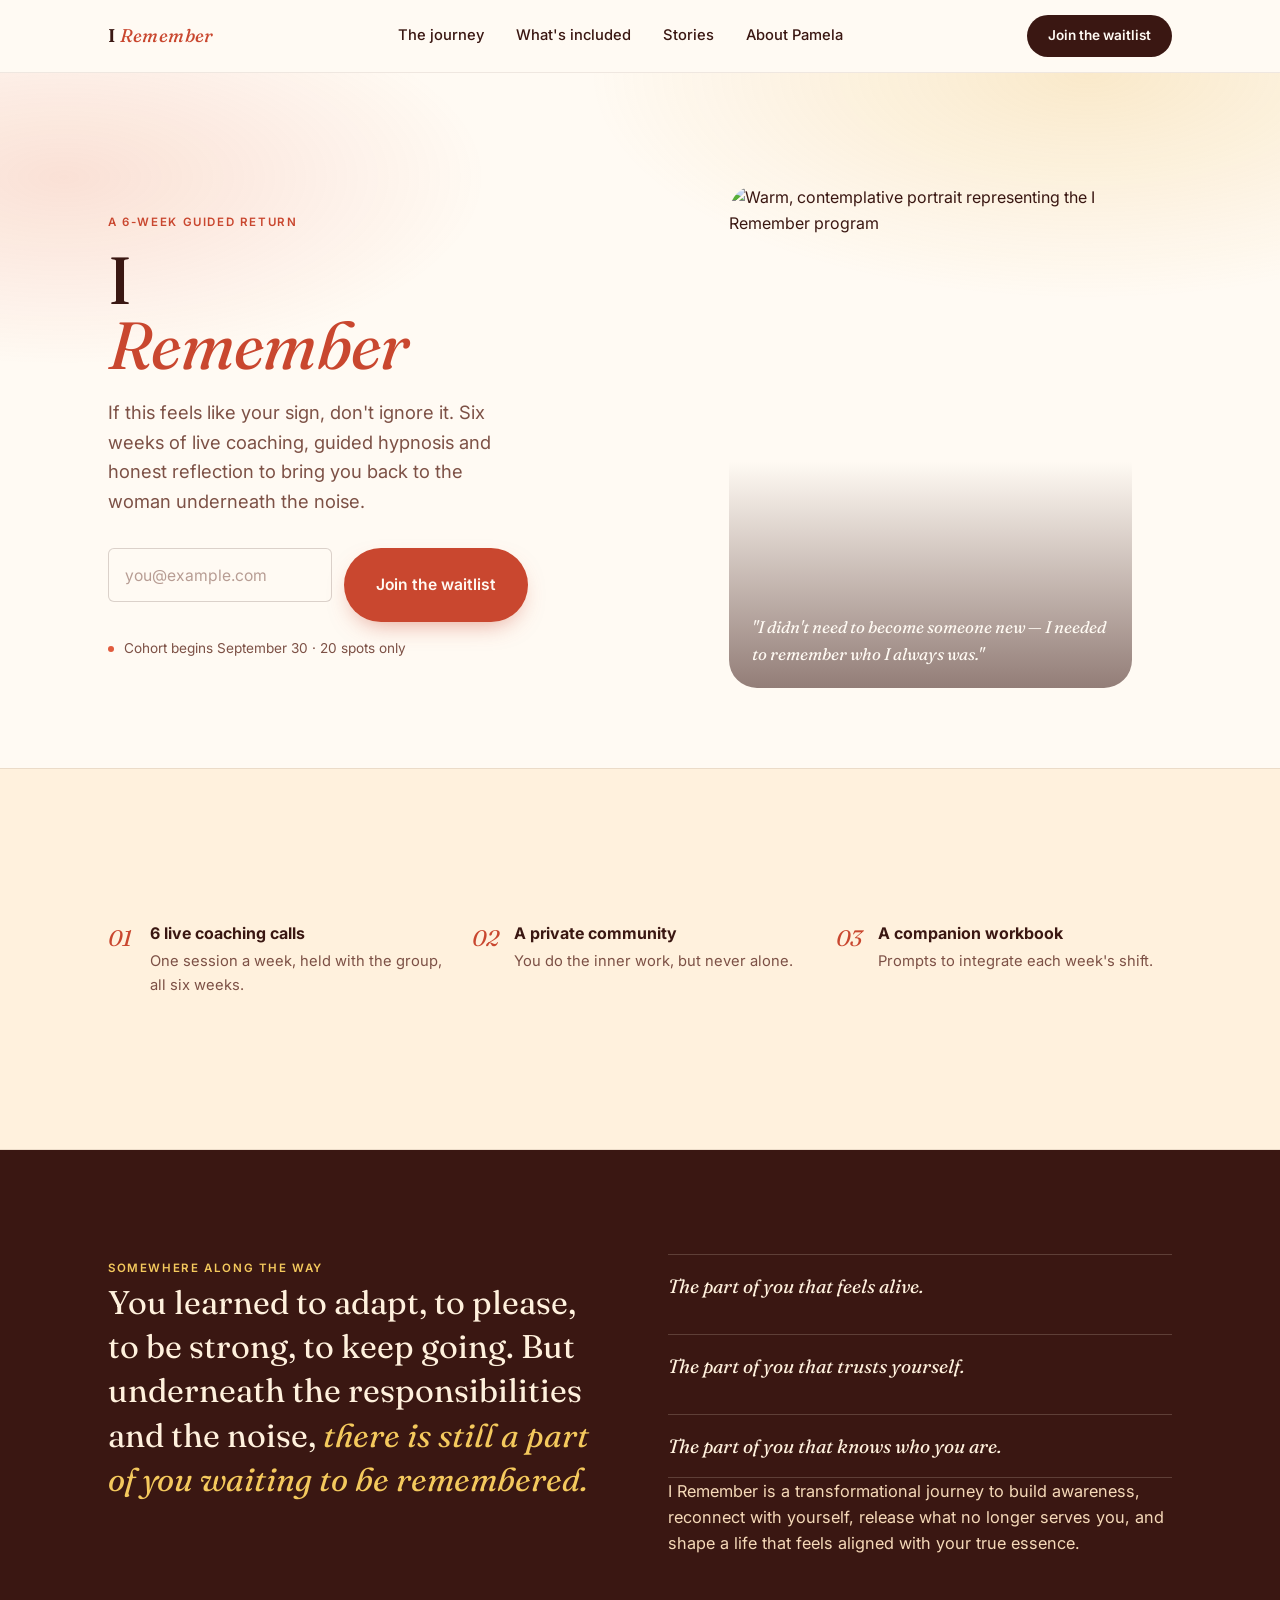
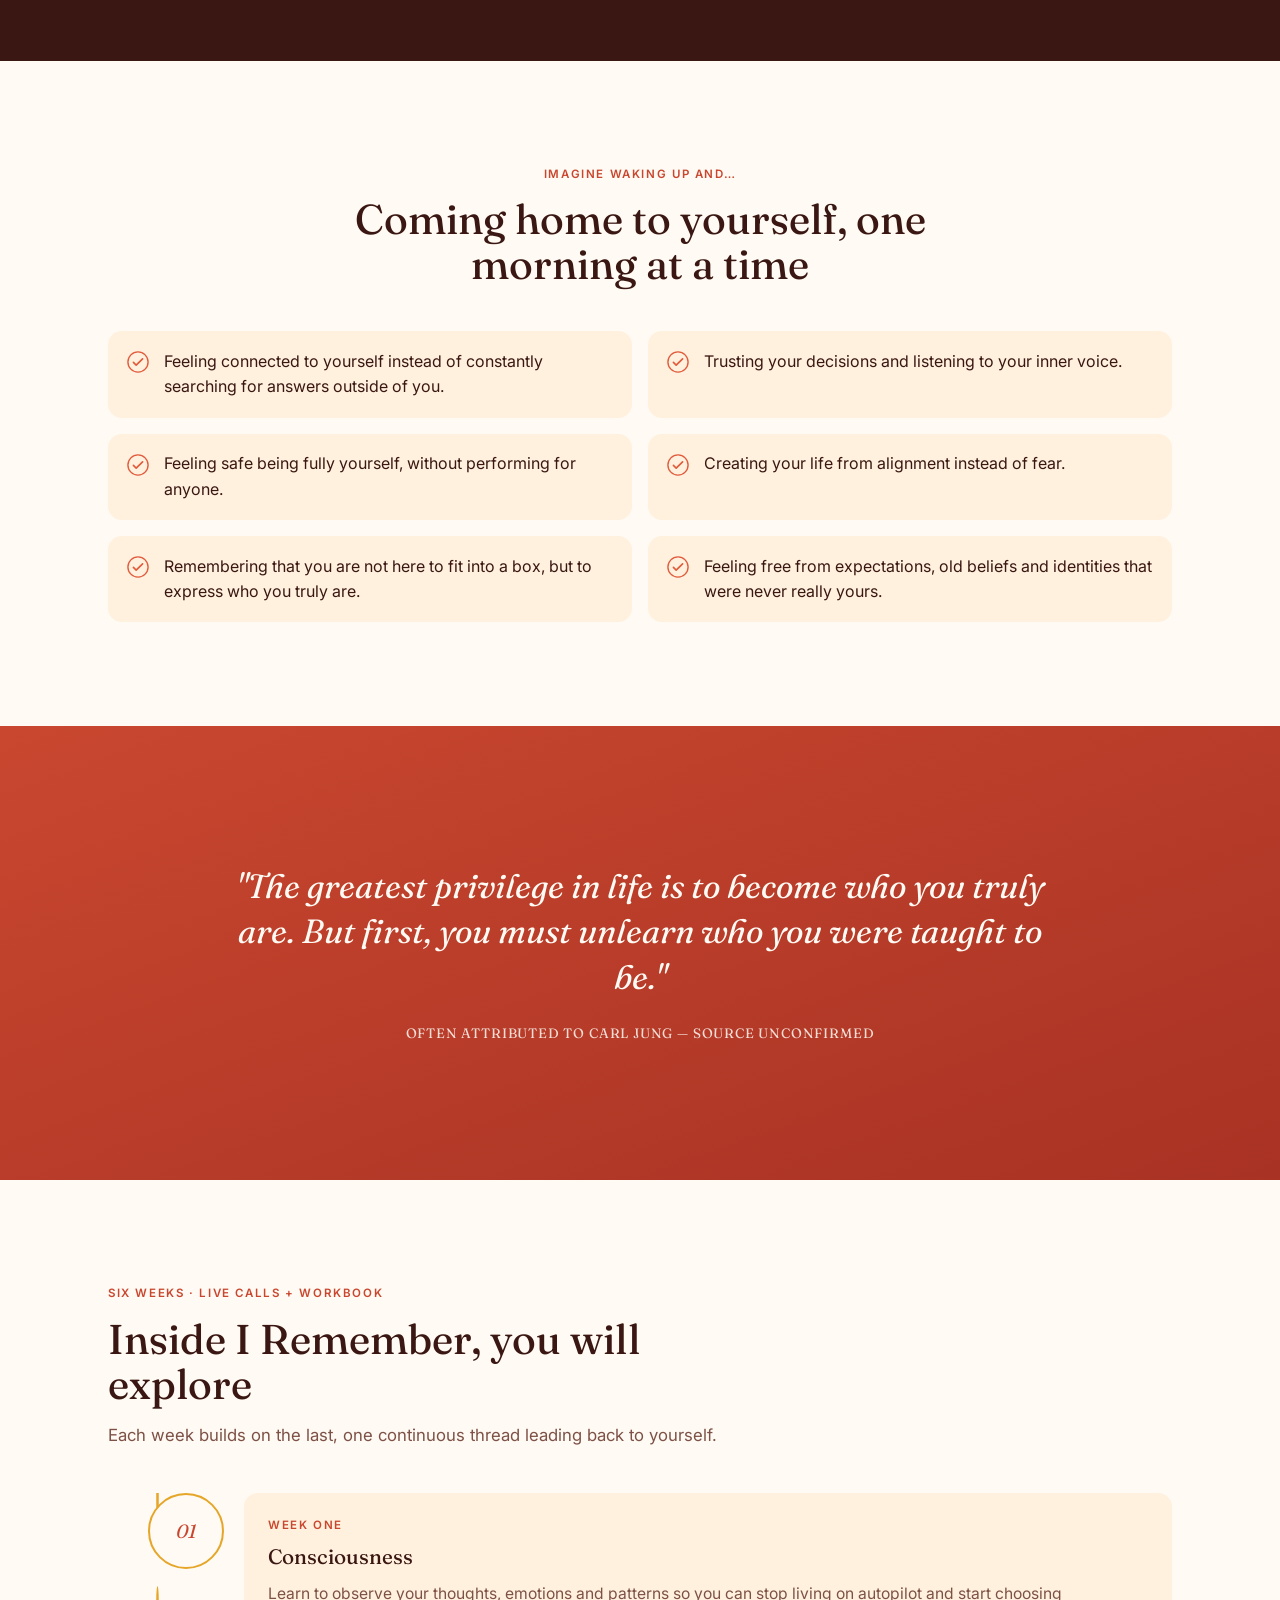
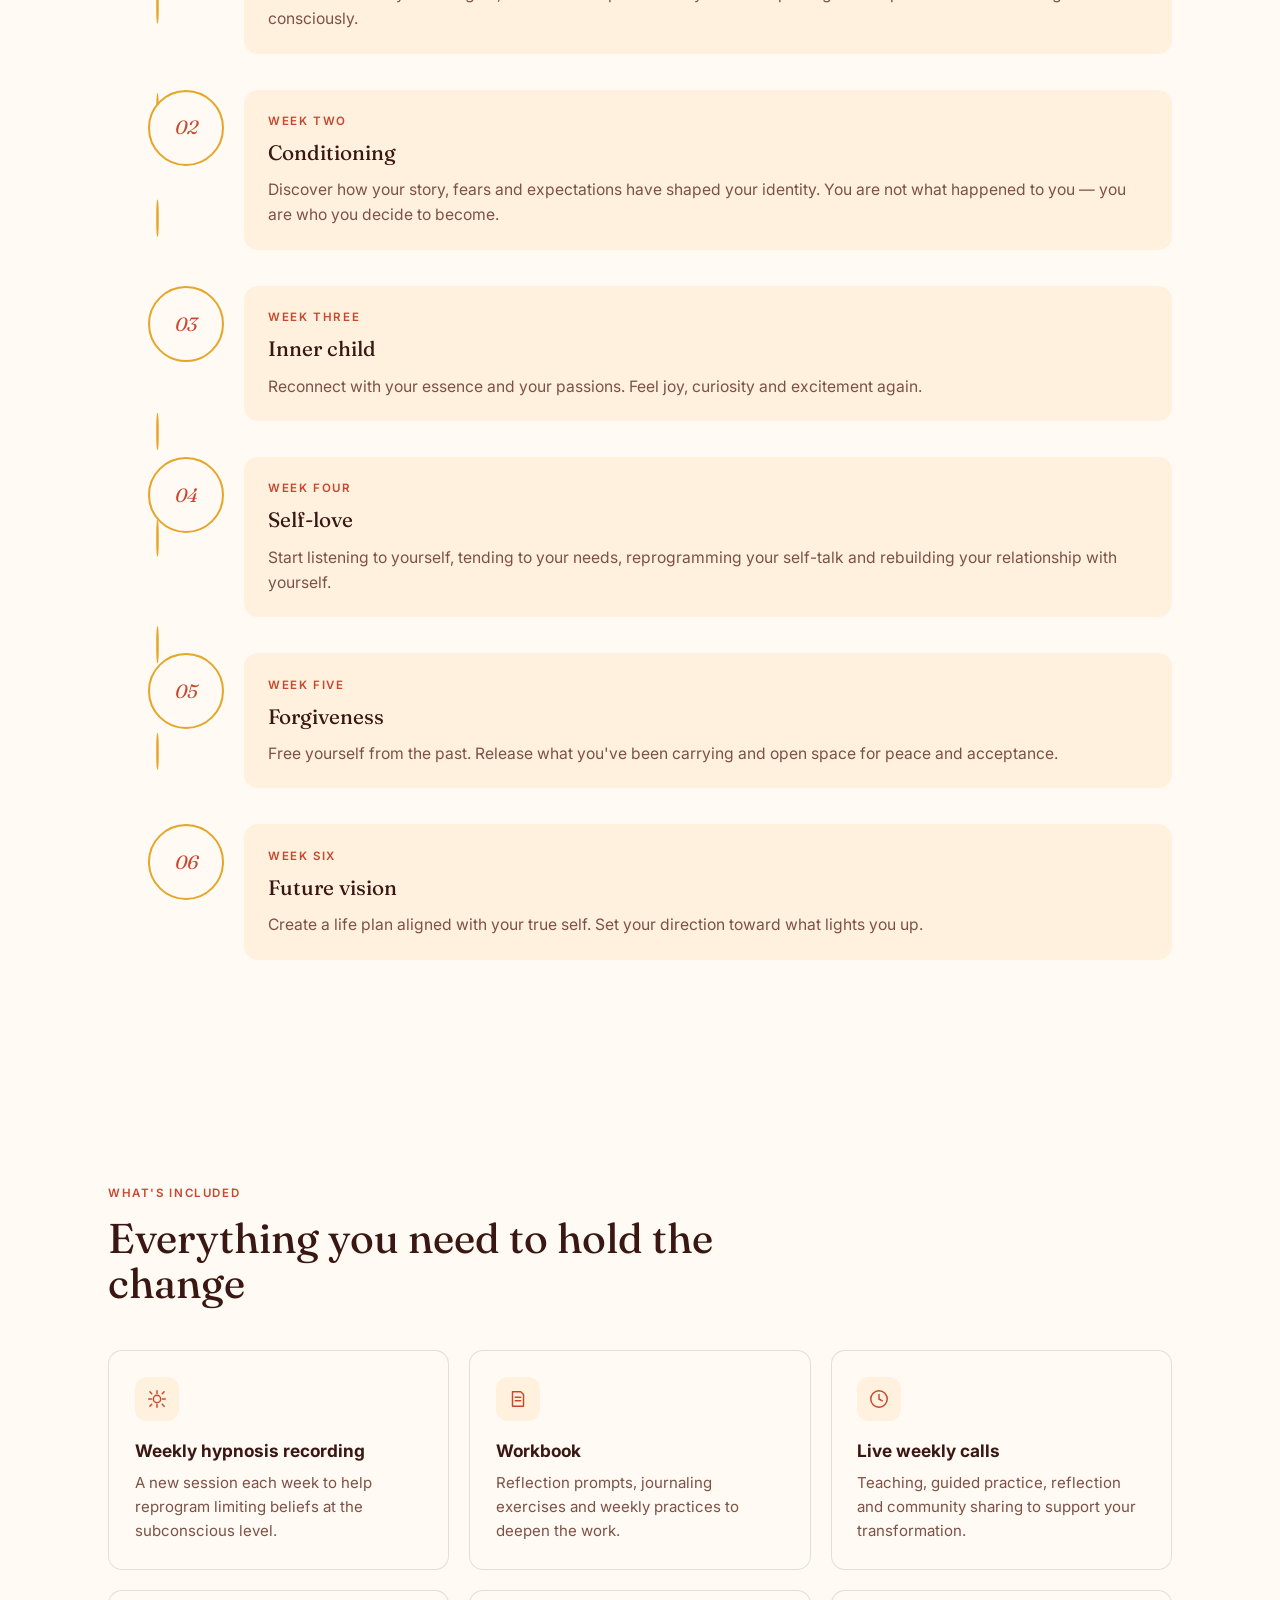
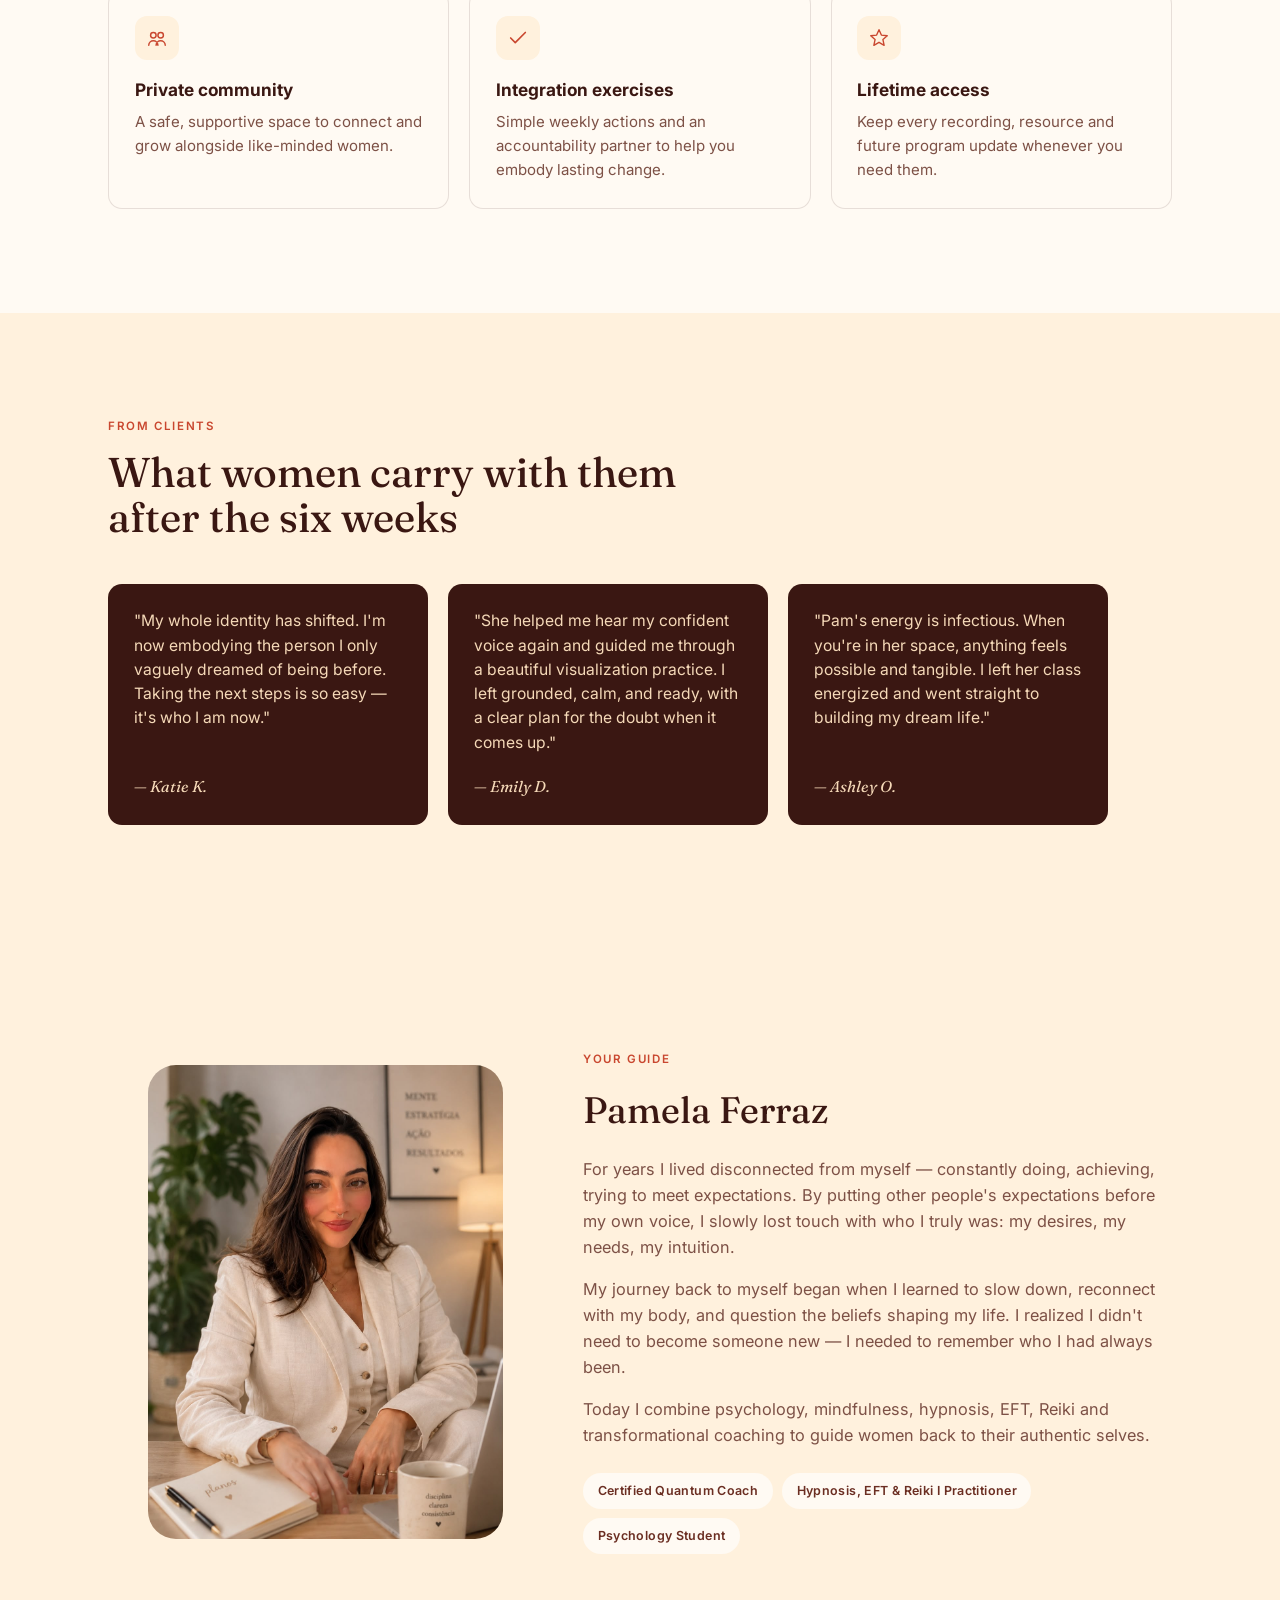
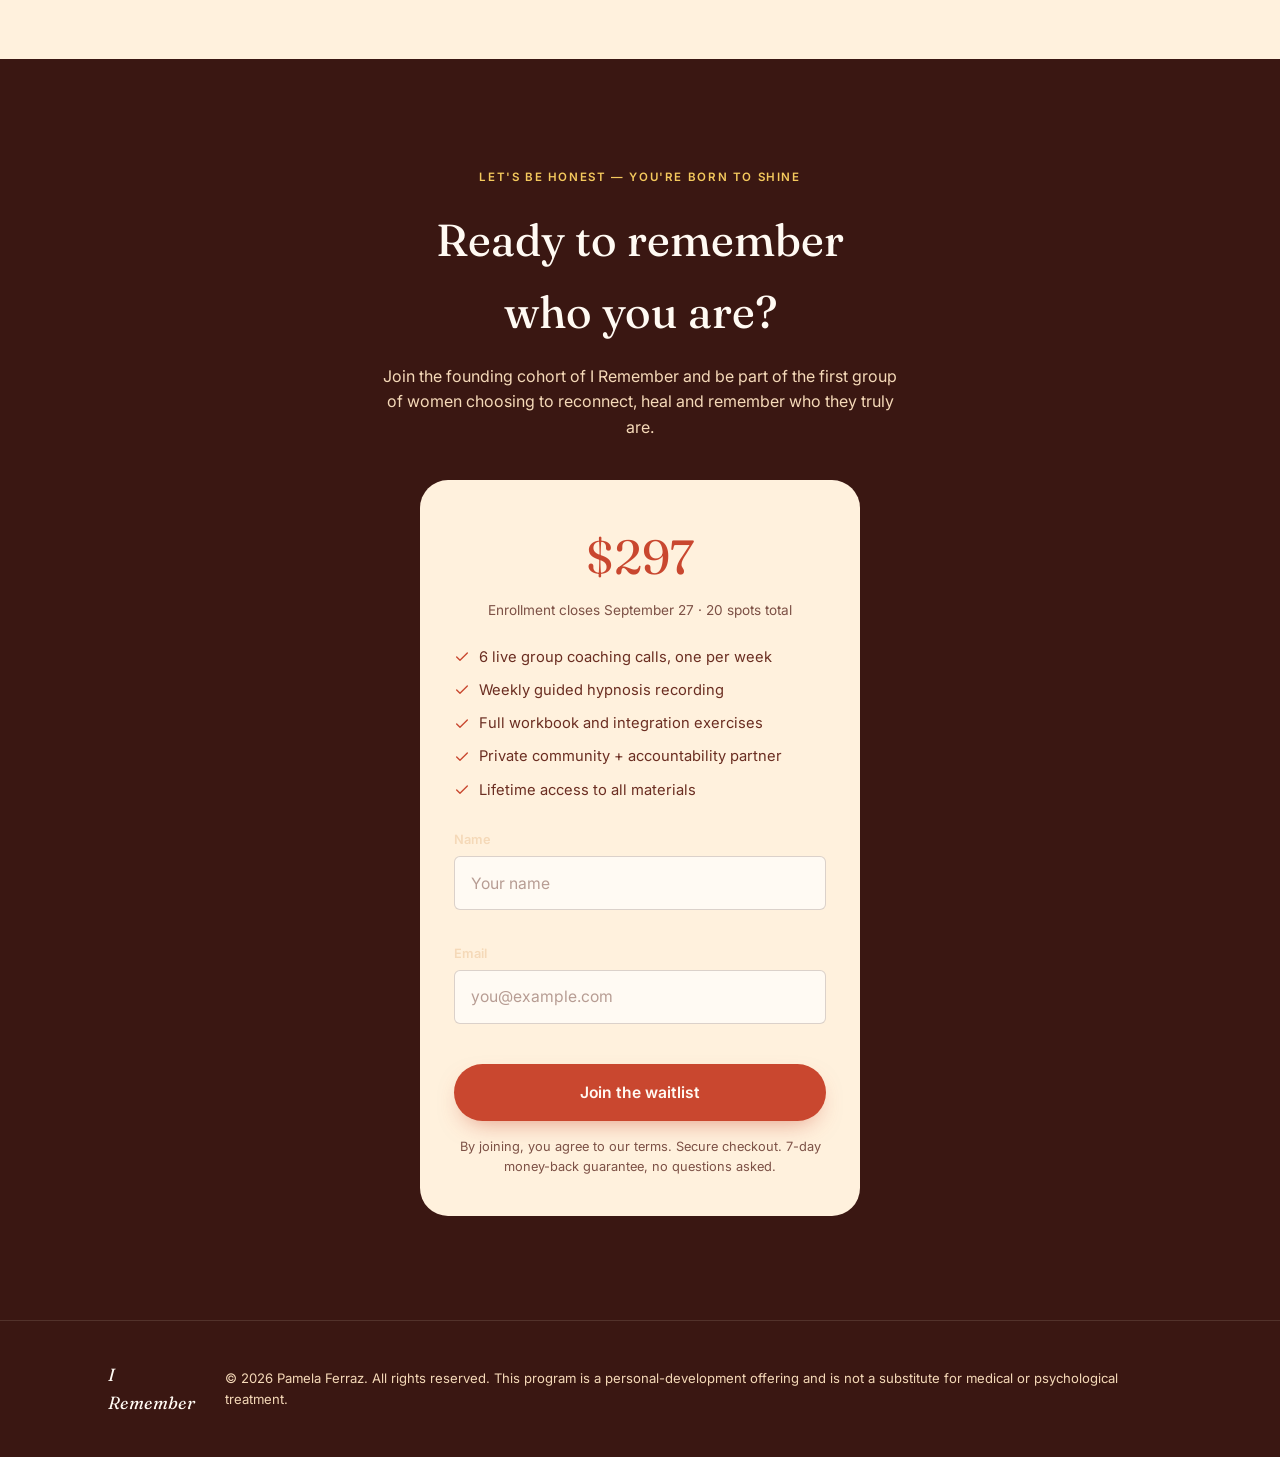
==== pages/6-weeks-journay.html @ ba4cd025 "6-week-journey version 1.0" ====
<!DOCTYPE html>
<html lang="en">
<head>
<meta charset="UTF-8">
<meta name="viewport" content="width=device-width, initial-scale=1">
<title>I Remember — A 6-Week Journey Back to Yourself</title>
<meta name="description" content="I Remember is a 6-week transformational program with live group coaching, guided hypnosis and a companion workbook, helping women reconnect with who they truly are.">
<meta name="theme-color" content="#3a1712">

<!-- Fonts: Fraunces (display, warm high-contrast serif) + Inter (body/UI) -->
<link rel="preconnect" href="https://fonts.googleapis.com">
<link rel="preconnect" href="https://fonts.gstatic.com" crossorigin>
<link href="https://fonts.googleapis.com/css2?family=Fraunces:ital,opsz,wght@0,9..144,300;0,9..144,450;0,9..144,600;1,9..144,450;1,9..144,500&family=Inter:wght@400;500;600;700&display=swap" rel="stylesheet">
<link rel="stylesheet" href="../css/6-weeks-journay.css">
</head>
<body>

<a class="skip-link" href="#main">Skip to main content</a>

<header class="site-header">
  <div class="wrap">
    <a class="logo" href="#top">I <em>Remember</em></a>
    <nav class="nav-links" aria-label="Primary">
      <a href="#journey">The journey</a>
      <a href="#included">What's included</a>
      <a href="#stories">Stories</a>
      <a href="#pamela">About Pamela</a>
    </nav>
    <a class="nav-cta" href="#waitlist">Join the waitlist</a>
  </div>
</header>

<main id="main">

  <!-- ============ HERO ============ -->
  <section class="hero" id="top">
    <div class="wrap hero-inner">
      <div class="hero-copy">
        <span class="eyebrow">A 6-week guided return</span>
        <h1 class="hero-title">
          <span class="line">I</span>
          <span class="line accent">Remember</span>
        </h1>
        <p class="hero-sub">If this feels like your sign, don't ignore it. Six weeks of live coaching, guided hypnosis and honest reflection to bring you back to the woman underneath the noise.</p>

        <form class="hero-form" id="hero-form" novalidate>
          <div class="field">
            <label for="hero-email" class="sr-only">Email address</label>
            <input type="email" id="hero-email" name="email" placeholder="you@example.com" autocomplete="email" required aria-describedby="hero-email-error">
            <span class="field-error" id="hero-email-error" role="alert"></span>
          </div>
          <!-- honeypot field, hidden from real visitors -->
          <div class="honeypot" aria-hidden="true">
            <label for="hero-website">Leave this field empty</label>
            <input type="text" id="hero-website" name="website" tabindex="-1" autocomplete="off">
          </div>
          <button type="submit" class="btn btn-primary">Join the waitlist</button>
        </form>
        <div class="form-status" id="hero-form-status" role="status" aria-live="polite"></div>

        <p class="hero-meta"><span class="dot" aria-hidden="true"></span>Cohort begins September 30 · 20 spots only</p>
      </div>

      <figure class="hero-visual">
        <img src="https://embed.filekitcdn.com/e/9XRU7n8VDScwgXSciFrEqq/x7pRtgSVuuYGQkHpyw9WyF" alt="Warm, contemplative portrait representing the I Remember program" loading="eager" width="800" height="1000">
        <figcaption class="hero-visual-caption">"I didn't need to become someone new — I needed to remember who I always was."</figcaption>
      </figure>
    </div>
  </section>

  <!-- ============ FEATURE STRIP ============ -->
  <section class="feature-strip" aria-label="Program highlights">
    <div class="wrap">
      <ul>
        <li>
          <span class="feature-num" aria-hidden="true">01</span>
          <div>
            <h3>6 live coaching calls</h3>
            <p>One session a week, held with the group, all six weeks.</p>
          </div>
        </li>
        <li>
          <span class="feature-num" aria-hidden="true">02</span>
          <div>
            <h3>A private community</h3>
            <p>You do the inner work, but never alone.</p>
          </div>
        </li>
        <li>
          <span class="feature-num" aria-hidden="true">03</span>
          <div>
            <h3>A companion workbook</h3>
            <p>Prompts to integrate each week's shift.</p>
          </div>
        </li>
      </ul>
    </div>
  </section>

  <!-- ============ REFLECTION ============ -->
  <section class="reflection">
    <div class="wrap reflection-grid">
      <div>
        <span class="eyebrow">Somewhere along the way</span>
        <p class="reflection-lede">You learned to adapt, to please, to be strong, to keep going. But underneath the responsibilities and the noise, <em>there is still a part of you waiting to be remembered.</em></p>
      </div>
      <div>
        <ul class="reflection-list">
          <li>The part of you that feels alive.</li>
          <li>The part of you that trusts yourself.</li>
          <li>The part of you that knows who you are.</li>
        </ul>
        <p class="reflection-body">I Remember is a transformational journey to build awareness, reconnect with yourself, release what no longer serves you, and shape a life that feels aligned with your true essence.</p>
      </div>
    </div>
  </section>

  <!-- ============ IMAGINE ============ -->
  <section id="imagine">
    <div class="wrap">
      <div class="section-head center">
        <span class="eyebrow">Imagine waking up and…</span>
        <h2>Coming home to yourself, one morning at a time</h2>
      </div>
      <ul class="imagine-list">
        <li>
          <svg width="22" height="22" viewBox="0 0 24 24" fill="none" aria-hidden="true"><circle cx="12" cy="12" r="11" stroke="#e15b3d" stroke-width="1.5"/><path d="M7 12.5l3 3 7-7" stroke="#e15b3d" stroke-width="1.8" stroke-linecap="round" stroke-linejoin="round"/></svg>
          <p>Feeling connected to yourself instead of constantly searching for answers outside of you.</p>
        </li>
        <li>
          <svg width="22" height="22" viewBox="0 0 24 24" fill="none" aria-hidden="true"><circle cx="12" cy="12" r="11" stroke="#e15b3d" stroke-width="1.5"/><path d="M7 12.5l3 3 7-7" stroke="#e15b3d" stroke-width="1.8" stroke-linecap="round" stroke-linejoin="round"/></svg>
          <p>Trusting your decisions and listening to your inner voice.</p>
        </li>
        <li>
          <svg width="22" height="22" viewBox="0 0 24 24" fill="none" aria-hidden="true"><circle cx="12" cy="12" r="11" stroke="#e15b3d" stroke-width="1.5"/><path d="M7 12.5l3 3 7-7" stroke="#e15b3d" stroke-width="1.8" stroke-linecap="round" stroke-linejoin="round"/></svg>
          <p>Feeling safe being fully yourself, without performing for anyone.</p>
        </li>
        <li>
          <svg width="22" height="22" viewBox="0 0 24 24" fill="none" aria-hidden="true"><circle cx="12" cy="12" r="11" stroke="#e15b3d" stroke-width="1.5"/><path d="M7 12.5l3 3 7-7" stroke="#e15b3d" stroke-width="1.8" stroke-linecap="round" stroke-linejoin="round"/></svg>
          <p>Creating your life from alignment instead of fear.</p>
        </li>
        <li>
          <svg width="22" height="22" viewBox="0 0 24 24" fill="none" aria-hidden="true"><circle cx="12" cy="12" r="11" stroke="#e15b3d" stroke-width="1.5"/><path d="M7 12.5l3 3 7-7" stroke="#e15b3d" stroke-width="1.8" stroke-linecap="round" stroke-linejoin="round"/></svg>
          <p>Remembering that you are not here to fit into a box, but to express who you truly are.</p>
        </li>
        <li>
          <svg width="22" height="22" viewBox="0 0 24 24" fill="none" aria-hidden="true"><circle cx="12" cy="12" r="11" stroke="#e15b3d" stroke-width="1.5"/><path d="M7 12.5l3 3 7-7" stroke="#e15b3d" stroke-width="1.8" stroke-linecap="round" stroke-linejoin="round"/></svg>
          <p>Feeling free from expectations, old beliefs and identities that were never really yours.</p>
        </li>
      </ul>
    </div>
  </section>

  <!-- ============ QUOTE ============ -->
  <section class="quote-section">
    <div class="wrap">
      <blockquote>
        <p>"The greatest privilege in life is to become who you truly are. But first, you must unlearn who you were taught to be."</p>
        <cite>Often attributed to Carl Jung — source unconfirmed</cite>
      </blockquote>
    </div>
  </section>

  <!-- ============ CURRICULUM / THREAD ============ -->
  <section class="curriculum" id="journey">
    <div class="wrap">
      <div class="section-head">
        <span class="eyebrow">Six weeks · Live calls + workbook</span>
        <h2>Inside I Remember, you will explore</h2>
        <p>Each week builds on the last, one continuous thread leading back to yourself.</p>
      </div>

      <div class="thread-wrap">
        <svg class="thread-svg" viewBox="0 0 3 100" preserveAspectRatio="none" aria-hidden="true">
          <path d="M1.5 0 L1.5 100"/>
        </svg>

        <ol class="week-list">
          <li class="week">
            <span class="week-marker" aria-hidden="true">01</span>
            <div class="week-card">
              <span class="eyebrow">Week one</span>
              <h3>Consciousness</h3>
              <p>Learn to observe your thoughts, emotions and patterns so you can stop living on autopilot and start choosing consciously.</p>
            </div>
          </li>
          <li class="week">
            <span class="week-marker" aria-hidden="true">02</span>
            <div class="week-card">
              <span class="eyebrow">Week two</span>
              <h3>Conditioning</h3>
              <p>Discover how your story, fears and expectations have shaped your identity. You are not what happened to you — you are who you decide to become.</p>
            </div>
          </li>
          <li class="week">
            <span class="week-marker" aria-hidden="true">03</span>
            <div class="week-card">
              <span class="eyebrow">Week three</span>
              <h3>Inner child</h3>
              <p>Reconnect with your essence and your passions. Feel joy, curiosity and excitement again.</p>
            </div>
          </li>
          <li class="week">
            <span class="week-marker" aria-hidden="true">04</span>
            <div class="week-card">
              <span class="eyebrow">Week four</span>
              <h3>Self-love</h3>
              <p>Start listening to yourself, tending to your needs, reprogramming your self-talk and rebuilding your relationship with yourself.</p>
            </div>
          </li>
          <li class="week">
            <span class="week-marker" aria-hidden="true">05</span>
            <div class="week-card">
              <span class="eyebrow">Week five</span>
              <h3>Forgiveness</h3>
              <p>Free yourself from the past. Release what you've been carrying and open space for peace and acceptance.</p>
            </div>
          </li>
          <li class="week">
            <span class="week-marker" aria-hidden="true">06</span>
            <div class="week-card">
              <span class="eyebrow">Week six</span>
              <h3>Future vision</h3>
              <p>Create a life plan aligned with your true self. Set your direction toward what lights you up.</p>
            </div>
          </li>
        </ol>
      </div>
    </div>
  </section>

  <!-- ============ WHAT'S INCLUDED ============ -->
  <section id="included">
    <div class="wrap">
      <div class="section-head">
        <span class="eyebrow">What's included</span>
        <h2>Everything you need to hold the change</h2>
      </div>
      <div class="included-grid">
        <article class="included-card">
          <div class="included-icon" aria-hidden="true">
            <svg width="22" height="22" viewBox="0 0 24 24" fill="none"><path d="M12 3v3M12 18v3M4.2 4.2l2.1 2.1M17.7 17.7l2.1 2.1M3 12h3M18 12h3M4.2 19.8l2.1-2.1M17.7 6.3l2.1-2.1" stroke="currentColor" stroke-width="1.6" stroke-linecap="round"/><circle cx="12" cy="12" r="4" stroke="currentColor" stroke-width="1.6"/></svg>
          </div>
          <h3>Weekly hypnosis recording</h3>
          <p>A new session each week to help reprogram limiting beliefs at the subconscious level.</p>
        </article>
        <article class="included-card">
          <div class="included-icon" aria-hidden="true">
            <svg width="22" height="22" viewBox="0 0 24 24" fill="none"><path d="M6 4h9l3 3v13H6z" stroke="currentColor" stroke-width="1.6" stroke-linejoin="round"/><path d="M9 10h6M9 14h6" stroke="currentColor" stroke-width="1.6" stroke-linecap="round"/></svg>
          </div>
          <h3>Workbook</h3>
          <p>Reflection prompts, journaling exercises and weekly practices to deepen the work.</p>
        </article>
        <article class="included-card">
          <div class="included-icon" aria-hidden="true">
            <svg width="22" height="22" viewBox="0 0 24 24" fill="none"><circle cx="12" cy="12" r="9" stroke="currentColor" stroke-width="1.6"/><path d="M12 7v5l3.5 2" stroke="currentColor" stroke-width="1.6" stroke-linecap="round"/></svg>
          </div>
          <h3>Live weekly calls</h3>
          <p>Teaching, guided practice, reflection and community sharing to support your transformation.</p>
        </article>
        <article class="included-card">
          <div class="included-icon" aria-hidden="true">
            <svg width="22" height="22" viewBox="0 0 24 24" fill="none"><path d="M8 12a3 3 0 100-6 3 3 0 000 6zM16 12a3 3 0 100-6 3 3 0 000 6zM3 20c0-3 2.5-5 5-5s5 2 5 5M11 20c0-3 2.5-5 5-5s5 2 5 5" stroke="currentColor" stroke-width="1.6" stroke-linecap="round" stroke-linejoin="round"/></svg>
          </div>
          <h3>Private community</h3>
          <p>A safe, supportive space to connect and grow alongside like-minded women.</p>
        </article>
        <article class="included-card">
          <div class="included-icon" aria-hidden="true">
            <svg width="22" height="22" viewBox="0 0 24 24" fill="none"><path d="M4 12l5 5L20 6" stroke="currentColor" stroke-width="1.8" stroke-linecap="round" stroke-linejoin="round"/></svg>
          </div>
          <h3>Integration exercises</h3>
          <p>Simple weekly actions and an accountability partner to help you embody lasting change.</p>
        </article>
        <article class="included-card">
          <div class="included-icon" aria-hidden="true">
            <svg width="22" height="22" viewBox="0 0 24 24" fill="none"><path d="M12 3l2.6 5.8L21 9.6l-4.7 4.1L17.6 20 12 16.7 6.4 20l1.3-6.3L3 9.6l6.4-.8L12 3z" stroke="currentColor" stroke-width="1.5" stroke-linejoin="round"/></svg>
          </div>
          <h3>Lifetime access</h3>
          <p>Keep every recording, resource and future program update whenever you need them.</p>
        </article>
      </div>
    </div>
  </section>

  <!-- ============ TESTIMONIALS ============ -->
  <section id="stories" style="background:var(--parchment)">
    <div class="wrap">
      <div class="section-head">
        <span class="eyebrow">From clients</span>
        <h2>What women carry with them after the six weeks</h2>
      </div>
    </div>
    <div class="wrap">
      <div class="testimonial-scroll" tabindex="0" aria-label="Client testimonials, scroll horizontally">
        <article class="testimonial-card">
          <p>"My whole identity has shifted. I'm now embodying the person I only vaguely dreamed of being before. Taking the next steps is so easy — it's who I am now."</p>
          <p class="testimonial-name">— Katie K.</p>
        </article>
        <article class="testimonial-card">
          <p>"She helped me hear my confident voice again and guided me through a beautiful visualization practice. I left grounded, calm, and ready, with a clear plan for the doubt when it comes up."</p>
          <p class="testimonial-name">— Emily D.</p>
        </article>
        <article class="testimonial-card">
          <p>"Pam's energy is infectious. When you're in her space, anything feels possible and tangible. I left her class energized and went straight to building my dream life."</p>
          <p class="testimonial-name">— Ashley O.</p>
        </article>
      </div>
    </div>
  </section>

  <!-- ============ ABOUT ============ -->
  <section class="about" id="pamela">
    <div class="wrap about-grid">
      <figure class="about-photo">
        <img src="../pictures/imagem-principal.jpg" alt="Portrait of Pamela Ferraz, founder of I Remember" loading="lazy" width="600" height="800">
      </figure>
      <div class="about-copy">
        <span class="eyebrow">Your guide</span>
        <h2>Pamela Ferraz</h2>
        <p>For years I lived disconnected from myself — constantly doing, achieving, trying to meet expectations. By putting other people's expectations before my own voice, I slowly lost touch with who I truly was: my desires, my needs, my intuition.</p>
        <p>My journey back to myself began when I learned to slow down, reconnect with my body, and question the beliefs shaping my life. I realized I didn't need to become someone new — I needed to remember who I had always been.</p>
        <p>Today I combine psychology, mindfulness, hypnosis, EFT, Reiki and transformational coaching to guide women back to their authentic selves.</p>
        <div class="about-credentials">
          <span>Certified Quantum Coach</span>
          <span>Hypnosis, EFT &amp; Reiki I Practitioner</span>
          <span>Psychology Student</span>
        </div>
      </div>
    </div>
  </section>

  <!-- ============ FINAL CTA ============ -->
  <section class="final-cta" id="waitlist">
    <div class="wrap">
      <span class="eyebrow">Let's be honest — you're born to shine</span>
      <h2>Ready to remember who you are?</h2>
      <p class="sub">Join the founding cohort of I Remember and be part of the first group of women choosing to reconnect, heal and remember who they truly are.</p>

      <div class="price-card">
        <div class="price-row">
          <span class="price-amount">$297</span>
        </div>
        <p class="price-note">Enrollment closes September 27 · 20 spots total</p>

        <ul class="price-list">
          <li>
            <svg width="16" height="16" viewBox="0 0 24 24" fill="none" aria-hidden="true"><path d="M4 12l5 5L20 6" stroke="currentColor" stroke-width="2" stroke-linecap="round" stroke-linejoin="round"/></svg>
            6 live group coaching calls, one per week
          </li>
          <li>
            <svg width="16" height="16" viewBox="0 0 24 24" fill="none" aria-hidden="true"><path d="M4 12l5 5L20 6" stroke="currentColor" stroke-width="2" stroke-linecap="round" stroke-linejoin="round"/></svg>
            Weekly guided hypnosis recording
          </li>
          <li>
            <svg width="16" height="16" viewBox="0 0 24 24" fill="none" aria-hidden="true"><path d="M4 12l5 5L20 6" stroke="currentColor" stroke-width="2" stroke-linecap="round" stroke-linejoin="round"/></svg>
            Full workbook and integration exercises
          </li>
          <li>
            <svg width="16" height="16" viewBox="0 0 24 24" fill="none" aria-hidden="true"><path d="M4 12l5 5L20 6" stroke="currentColor" stroke-width="2" stroke-linecap="round" stroke-linejoin="round"/></svg>
            Private community + accountability partner
          </li>
          <li>
            <svg width="16" height="16" viewBox="0 0 24 24" fill="none" aria-hidden="true"><path d="M4 12l5 5L20 6" stroke="currentColor" stroke-width="2" stroke-linecap="round" stroke-linejoin="round"/></svg>
            Lifetime access to all materials
          </li>
        </ul>

        <form id="waitlist-form" novalidate>
          <div class="field" style="margin-bottom:.85rem;">
            <label for="wl-name">Name</label>
            <input type="text" id="wl-name" name="name" placeholder="Your name" autocomplete="name" required minlength="2" aria-describedby="wl-name-error">
            <span class="field-error" id="wl-name-error" role="alert"></span>
          </div>
          <div class="field" style="margin-bottom:1.25rem;">
            <label for="wl-email">Email</label>
            <input type="email" id="wl-email" name="email" placeholder="you@example.com" autocomplete="email" required aria-describedby="wl-email-error">
            <span class="field-error" id="wl-email-error" role="alert"></span>
          </div>
          <div class="honeypot" aria-hidden="true">
            <label for="wl-website">Leave this field empty</label>
            <input type="text" id="wl-website" name="website" tabindex="-1" autocomplete="off">
          </div>
          <button type="submit" class="btn btn-primary btn-block">Join the waitlist</button>
        </form>
        <div class="form-status" id="waitlist-form-status" role="status" aria-live="polite"></div>

        <p class="guarantee">By joining, you agree to our terms. Secure checkout. 7-day money-back guarantee, no questions asked.</p>
      </div>
    </div>
  </section>

</main>

<footer class="site-footer">
  <div class="wrap footer-inner">
    <span class="footer-logo">I Remember</span>
    <p>© <span id="year"></span> Pamela Ferraz. All rights reserved. This program is a personal-development offering and is not a substitute for medical or psychological treatment.</p>
  </div>
</footer>

<script src="../js/6-weeks-journay.js"></script>
</body>
</html>
---- css/6-weeks-journay.css ----
/* ============================================================
     0. TOKENS
     ============================================================ */
  :root{
    --ink-950:#3a1712;
    --ink-800:#6b2e22;
    --ink-700:#7d5146;
    --parchment:#fff1dd;
    --parchment-dim:#f5d9b8;
    --rose-500:#e15b3d;
    --rose-600:#c9472f;
    --rose-700:#a83224;
    --gold-400:#e5a629;
    --gold-300:#f4c95d;
    --paper:#fffaf3;

    --font-display:'Fraunces', ui-serif, Georgia, serif;
    --font-body:'Inter', ui-sans-serif, system-ui, sans-serif;

    --max-w: 1160px;
    --edge: 24px;
    --radius-sm: 6px;
    --radius-md: 14px;
    --radius-lg: 28px;

    --ease: cubic-bezier(.22,.61,.36,1);
  }

  /* ============================================================
     1. RESET
     ============================================================ */
  *,*::before,*::after{ box-sizing:border-box; }
  html{ -webkit-text-size-adjust:100%; text-size-adjust:100%; }
  html{ scroll-behavior:smooth; }
  body{ margin:0; }
  img,svg{ display:block; max-width:100%; }
  a{ color:inherit; text-decoration:none; }
  button, input{ font:inherit; color:inherit; }
  ul{ margin:0; padding:0; list-style:none; }
  h1,h2,h3,h4,p{ margin:0; }

  @media (prefers-reduced-motion: reduce){
    html{ scroll-behavior:auto; }
    *,*::before,*::after{
      animation-duration:0.001ms !important;
      animation-iteration-count:1 !important;
      transition-duration:0.001ms !important;
      scroll-behavior:auto !important;
    }
  }

  /* ============================================================
     2. BASE
     ============================================================ */
  body{
    background:var(--paper);
    color:var(--ink-950);
    font-family:var(--font-body);
    line-height:1.6;
    -webkit-font-smoothing:antialiased;
  }

  .wrap{
    max-width:var(--max-w);
    margin-inline:auto;
    padding-inline:var(--edge);
  }

  .eyebrow{
    font-family:var(--font-body);
    font-weight:600;
    letter-spacing:.14em;
    text-transform:uppercase;
    font-size:.72rem;
    color:var(--rose-600);
  }

  h1,h2,h3{ font-family:var(--font-display); color:var(--ink-950); font-weight:450; }

  :focus-visible{
    outline:2.5px solid var(--rose-600);
    outline-offset:3px;
    border-radius:4px;
  }

  ::selection{ background:var(--gold-300); color:var(--ink-950); }

  /* ============================================================
     3. SKIP LINK
     ============================================================ */
  .skip-link{
    position:absolute;
    left:-999px;
    top:0;
    background:var(--ink-950);
    color:var(--paper);
    padding:.8em 1.2em;
    z-index:200;
    border-radius:0 0 8px 0;
  }
  .skip-link:focus{ left:0; }

  /* ============================================================
     4. HEADER / NAV
     ============================================================ */
  .site-header{
    position:sticky;
    top:0;
    z-index:100;
    background:rgba(255,250,243,.88);
    backdrop-filter:blur(10px);
    -webkit-backdrop-filter:blur(10px);
    border-bottom:1px solid rgba(58,23,18,.08);
  }
  .site-header .wrap{
    display:flex;
    align-items:center;
    justify-content:space-between;
    height:72px;
  }
  .logo{
    font-family:var(--font-display);
    font-size:1.15rem;
    letter-spacing:.02em;
    font-weight:600;
    color:var(--ink-950);
  }
  .logo em{ font-style:italic; color:var(--rose-600); font-weight:450; }

  .nav-links{
    display:none;
    gap:2rem;
    font-size:.92rem;
    font-weight:500;
  }
  .nav-links a{
    position:relative;
    padding-block:.3rem;
  }
  .nav-links a::after{
    content:"";
    position:absolute;
    left:0; right:0; bottom:0;
    height:2px;
    background:var(--rose-500);
    transform:scaleX(0);
    transform-origin:left;
    transition:transform .25s var(--ease);
  }
  .nav-links a:hover::after,
  .nav-links a:focus-visible::after{ transform:scaleX(1); }

  .nav-cta{
    display:none;
    background:var(--ink-950);
    color:var(--paper);
    padding:.65rem 1.3rem;
    border-radius:999px;
    font-size:.85rem;
    font-weight:600;
    white-space:nowrap;
  }
  .nav-cta:hover{ background:var(--rose-700); }

  /* ============================================================
     5. BUTTONS
     ============================================================ */
  .btn{
    display:inline-flex;
    align-items:center;
    justify-content:center;
    gap:.5rem;
    padding:1rem 2rem;
    border-radius:999px;
    font-weight:600;
    font-size:.98rem;
    border:none;
    cursor:pointer;
    transition:transform .2s var(--ease), background .2s var(--ease), box-shadow .2s var(--ease);
  }
  .btn-primary{
    background:var(--rose-600);
    color:var(--paper);
    box-shadow:0 10px 24px -10px rgba(201,71,47,.55);
  }
  .btn-primary:hover{ background:var(--rose-700); transform:translateY(-2px); }
  .btn-primary:active{ transform:translateY(0); }
  .btn-block{ width:100%; }

  /* ============================================================
     6. HERO
     ============================================================ */
  .hero{
    position:relative;
    overflow:hidden;
    padding-block: 4.5rem 3rem;
    background:
      radial-gradient(ellipse 60% 50% at 85% 0%, rgba(229,166,41,.20), transparent 65%),
      radial-gradient(ellipse 55% 45% at 5% 15%, rgba(225,91,61,.16), transparent 60%),
      var(--paper);
  }
  .hero-grain{
    position:absolute; inset:0;
    pointer-events:none;
    opacity:.5;
    mix-blend-mode:multiply;
  }
  .hero-inner{
    display:grid;
    gap:2.5rem;
    align-items:center;
  }
  .hero-copy .eyebrow{ margin-bottom:1rem; display:block; }
  .hero-title{
    font-size:clamp(2.6rem, 9vw, 3.6rem);
    line-height:.98;
    letter-spacing:-.01em;
  }
  .hero-title .line{ display:block; }
  .hero-title .accent{
    font-style:italic;
    color:var(--rose-600);
    font-weight:450;
  }
  .hero-sub{
    margin-top:1.25rem;
    font-size:1.08rem;
    color:var(--ink-700);
    max-width:34ch;
  }
  .hero-form{
    margin-top:2rem;
    display:flex;
    flex-direction:column;
    gap:.75rem;
    max-width:420px;
  }
  .hero-meta{
    margin-top:1rem;
    font-size:.85rem;
    color:var(--ink-700);
    display:flex;
    align-items:center;
    gap:.6rem;
  }
  .hero-meta .dot{
    width:6px; height:6px; border-radius:50%;
    background:var(--rose-500);
    flex:none;
  }

  .hero-visual{
    position:relative;
    border-radius:var(--radius-lg);
    overflow:hidden;
    aspect-ratio:4/5;
    isolation:isolate;
  }
  .hero-visual img{
    width:100%; height:100%;
    object-fit:cover;
  }
  .hero-visual::after{
    content:"";
    position:absolute; inset:0;
    background:linear-gradient(180deg, rgba(58,23,18,0) 55%, rgba(58,23,18,.55) 100%);
  }
  .hero-visual-caption{
    position:absolute;
    left:1.4rem; right:1.4rem; bottom:1.3rem;
    z-index:2;
    color:var(--paper);
    font-family:var(--font-display);
    font-style:italic;
    font-size:1.05rem;
  }

  /* ============================================================
     7. FEATURE STRIP
     ============================================================ */
  .feature-strip{
    border-top:1px solid rgba(58,23,18,.1);
    border-bottom:1px solid rgba(58,23,18,.1);
    background:var(--parchment);
  }
  .feature-strip ul{
    display:grid;
    gap:1.75rem;
    padding-block:2.25rem;
  }
  .feature-strip li{
    display:flex;
    gap:.9rem;
    align-items:flex-start;
  }
  .feature-num{
    font-family:var(--font-display);
    font-style:italic;
    font-size:1.4rem;
    color:var(--rose-600);
    flex:none;
    width:2ch;
  }
  .feature-strip h3{
    font-size:1rem;
    font-family:var(--font-body);
    font-weight:700;
    margin-bottom:.2rem;
  }
  .feature-strip p{ color:var(--ink-700); font-size:.92rem; }

  /* ============================================================
     8. SECTION SCAFFOLD
     ============================================================ */
  section{ padding-block:4.5rem; }
  .section-head{
    max-width:640px;
    margin-bottom:2.75rem;
  }
  .section-head .eyebrow{ margin-bottom:.9rem; display:block; }
  .section-head h2{
    font-size:clamp(1.9rem, 5vw, 2.6rem);
    line-height:1.08;
  }
  .section-head p{
    margin-top:1rem;
    color:var(--ink-700);
    font-size:1.05rem;
  }
  .center{ text-align:center; margin-inline:auto; }

  /* ============================================================
     9. REFLECTION (somewhere along the way)
     ============================================================ */
  .reflection{ background:var(--ink-950); color:var(--parchment); }
  .reflection .eyebrow{ color:var(--gold-300); }
  .reflection-grid{
    display:grid;
    gap:2.5rem;
  }
  .reflection-lede{
    font-family:var(--font-display);
    font-size:clamp(1.5rem,4vw,2.05rem);
    line-height:1.35;
    color:var(--parchment);
  }
  .reflection-lede em{ font-style:italic; color:var(--gold-300); }
  .reflection-list{
    display:flex;
    flex-direction:column;
    gap:1rem;
  }
  .reflection-list li{
    font-family:var(--font-display);
    font-style:italic;
    font-size:1.2rem;
    padding-block:1rem;
    border-top:1px solid rgba(255,241,221,.18);
  }
  .reflection-list li:last-child{ border-bottom:1px solid rgba(255,241,221,.18); }
  .reflection-body{ color:var(--parchment-dim); font-size:1.02rem; max-width:60ch; }

  /* ============================================================
     10. IMAGINE (checklist)
     ============================================================ */
  .imagine-list{
    display:grid;
    gap:1rem;
  }
  .imagine-list li{
    display:flex;
    gap:.9rem;
    align-items:flex-start;
    padding:1.1rem 1.2rem;
    background:var(--parchment);
    border-radius:var(--radius-md);
  }
  .imagine-list svg{ flex:none; margin-top:.15rem; }
  .imagine-list p{ font-size:1rem; color:var(--ink-950); }

  /* ============================================================
     11. QUOTE
     ============================================================ */
  .quote-section{
    background:linear-gradient(160deg, var(--rose-600), var(--rose-700));
    color:var(--paper);
    text-align:center;
  }
  .quote-section blockquote{
    font-family:var(--font-display);
    font-style:italic;
    font-size:clamp(1.4rem, 4vw, 2.1rem);
    line-height:1.35;
    max-width:820px;
    margin-inline:auto;
  }
  .quote-section cite{
    display:block;
    margin-top:1.5rem;
    font-style:normal;
    font-size:.85rem;
    letter-spacing:.06em;
    text-transform:uppercase;
    opacity:.85;
  }

  /* ============================================================
     12. CURRICULUM / THREAD TIMELINE — signature element
     ============================================================ */
  .curriculum{ background:var(--paper); }
  .thread-wrap{
    position:relative;
  }
  .thread-svg{
    position:absolute;
    left:28px;
    top:0;
    bottom:0;
    width:3px;
    height:100%;
  }
  .thread-svg path{
    fill:none;
    stroke:var(--gold-400);
    stroke-width:2.5;
    stroke-dasharray:1 9;
    stroke-linecap:round;
  }
  .week-list{
    display:flex;
    flex-direction:column;
    gap:2.25rem;
  }
  .week{
    position:relative;
    padding-left:70px;
  }
  .week-marker{
    position:absolute;
    left:0; top:.1rem;
    width:57px; height:57px;
    border-radius:50%;
    background:var(--paper);
    border:2px solid var(--gold-400);
    display:flex;
    align-items:center;
    justify-content:center;
    font-family:var(--font-display);
    font-style:italic;
    font-size:1rem;
    color:var(--rose-600);
    z-index:2;
  }
  .week-card{
    background:var(--parchment);
    border-radius:var(--radius-md);
    padding:1.4rem 1.5rem;
  }
  .week-card .eyebrow{ margin-bottom:.35rem; display:block; }
  .week-card h3{
    font-size:1.3rem;
    margin-bottom:.5rem;
  }
  .week-card p{ color:var(--ink-700); font-size:.98rem; }

  /* ============================================================
     13. INCLUDED CARDS
     ============================================================ */
  .included-grid{
    display:grid;
    gap:1.25rem;
  }
  .included-card{
    background:var(--paper);
    border:1px solid rgba(58,23,18,.12);
    border-radius:var(--radius-md);
    padding:1.6rem;
    transition:border-color .2s var(--ease), transform .2s var(--ease);
  }
  .included-card:hover{ border-color:var(--rose-500); transform:translateY(-3px); }
  .included-icon{
    width:44px; height:44px;
    border-radius:12px;
    background:var(--parchment);
    display:flex; align-items:center; justify-content:center;
    margin-bottom:1rem;
    color:var(--rose-600);
  }
  .included-card h3{ font-size:1.08rem; font-family:var(--font-body); font-weight:700; margin-bottom:.4rem; }
  .included-card p{ color:var(--ink-700); font-size:.94rem; }

  /* ============================================================
     14. TESTIMONIALS
     ============================================================ */
  .testimonial-scroll{
    display:flex;
    gap:1.25rem;
    overflow-x:auto;
    scroll-snap-type:x mandatory;
    padding-bottom:1rem;
    margin:0 calc(var(--edge) * -1);
    padding-inline:var(--edge);
    -webkit-overflow-scrolling:touch;
  }
  .testimonial-card{
    scroll-snap-align:start;
    flex:0 0 min(320px, 82vw);
    background:var(--ink-950);
    color:var(--parchment);
    border-radius:var(--radius-md);
    padding:1.6rem;
    display:flex;
    flex-direction:column;
    justify-content:space-between;
    min-height:230px;
  }
  .testimonial-card p{ font-size:.98rem; line-height:1.55; color:var(--parchment-dim); }
  .testimonial-name{
    margin-top:1.25rem;
    font-family:var(--font-display);
    font-style:italic;
    color:var(--gold-300);
    font-size:1rem;
  }

  /* ============================================================
     15. ABOUT
     ============================================================ */
  .about{ background:var(--parchment); }
  .about-grid{
    display:grid;
    gap:2.5rem;
    align-items:center;
  }
  .about-photo{
    border-radius:var(--radius-lg);
    overflow:hidden;
    aspect-ratio:3/4;
  }
  .about-photo img{ width:100%; height:100%; object-fit:cover; }
  .about-copy .eyebrow{ display:block; margin-bottom:.8rem; }
  .about-copy h2{ font-size:clamp(1.8rem,5vw,2.3rem); margin-bottom:1rem; }
  .about-copy p{ color:var(--ink-700); margin-bottom:1rem; font-size:1.02rem; }
  .about-credentials{
    margin-top:1.5rem;
    display:flex;
    flex-wrap:wrap;
    gap:.6rem;
  }
  .about-credentials span{
    font-size:.78rem;
    font-weight:600;
    letter-spacing:.03em;
    padding:.5rem .9rem;
    background:var(--paper);
    border-radius:999px;
    color:var(--ink-800);
  }

  /* ============================================================
     16. FINAL CTA / PRICING
     ============================================================ */
  .final-cta{
    background:var(--ink-950);
    color:var(--parchment);
    text-align:center;
  }
  .final-cta .eyebrow{ color:var(--gold-300); }
  .final-cta h2{
    color:var(--paper);
    font-size:clamp(2rem,6vw,2.8rem);
    max-width:16ch;
    margin-inline:auto;
    margin-top:1rem;
  }
  .final-cta .sub{
    margin-top:1rem;
    color:var(--parchment-dim);
    max-width:52ch;
    margin-inline:auto;
  }
  .price-card{
    margin:2.5rem auto 0;
    max-width:440px;
    background:var(--parchment);
    color:var(--ink-950);
    border-radius:var(--radius-lg);
    padding:2.2rem 1.8rem;
  }
  .price-row{
    display:flex;
    align-items:baseline;
    justify-content:center;
    gap:.4rem;
    margin-bottom:.3rem;
  }
  .price-amount{
    font-family:var(--font-display);
    font-size:3rem;
    color:var(--rose-600);
  }
  .price-note{ font-size:.85rem; color:var(--ink-700); margin-bottom:1.5rem; }
  .price-list{
    text-align:left;
    display:flex;
    flex-direction:column;
    gap:.6rem;
    margin-bottom:1.75rem;
  }
  .price-list li{
    display:flex;
    gap:.6rem;
    align-items:flex-start;
    font-size:.92rem;
    color:var(--ink-800);
  }
  .price-list svg{ flex:none; margin-top:.2rem; color:var(--rose-600); }
  .guarantee{
    margin-top:1rem;
    font-size:.8rem;
    color:var(--ink-700);
  }

  /* ============================================================
     17. WAITLIST FORM
     ============================================================ */
  .field{
    display:flex;
    flex-direction:column;
    gap:.35rem;
    text-align:left;
  }
  .field label{
    font-size:.8rem;
    font-weight:600;
    color:var(--ink-800);
  }
  .final-cta .field label{ color:var(--parchment-dim); }
  .field input{
    background:var(--paper);
    border:1.5px solid rgba(58,23,18,.18);
    border-radius:var(--radius-sm);
    padding:.85rem 1rem;
    font-size:.98rem;
    color:var(--ink-950);
    transition:border-color .2s var(--ease), box-shadow .2s var(--ease);
    width:100%;
  }
  .field input::placeholder{ color:var(--ink-700); opacity:.55; }
  .field input:focus{
    outline:none;
    border-color:var(--rose-500);
    box-shadow:0 0 0 4px rgba(225,91,61,.15);
  }
  .field input[aria-invalid="true"]{
    border-color:var(--rose-700);
    box-shadow:0 0 0 4px rgba(168,50,36,.14);
  }
  .field-error{
    font-size:.8rem;
    color:var(--rose-700);
    min-height:1.1em;
  }
  .final-cta .field-error{ color:var(--gold-300); }
  .form-status{
    margin-top:1rem;
    font-size:.9rem;
    border-radius:var(--radius-sm);
    padding:.85rem 1rem;
    display:none;
  }
  .form-status.is-visible{ display:block; }
  .form-status.success{
    background:rgba(229,166,41,.16);
    color:var(--ink-950);
    border:1px solid var(--gold-400);
  }
  .final-cta .form-status.success{
    background:rgba(244,201,93,.14);
    color:var(--parchment);
    border-color:var(--gold-300);
  }
  .form-status.error{
    background:rgba(168,50,36,.1);
    color:var(--rose-700);
    border:1px solid var(--rose-500);
  }
  .honeypot{ position:absolute; left:-9999px; width:1px; height:1px; overflow:hidden; }

  /* ============================================================
     18. FOOTER
     ============================================================ */
  .site-footer{
    background:var(--ink-950);
    color:var(--parchment-dim);
    padding-block:2.5rem;
    border-top:1px solid rgba(255,241,221,.12);
  }
  .footer-inner{
    display:flex;
    flex-direction:column;
    gap:1.25rem;
    align-items:flex-start;
  }
  .footer-inner p{ font-size:.82rem; }
  .footer-logo{
    font-family:var(--font-display);
    font-style:italic;
    color:var(--paper);
    font-size:1.1rem;
  }

  /* ============================================================
     19. SR-ONLY UTILITY
     ============================================================ */
  .sr-only{
    position:absolute;
    width:1px; height:1px;
    padding:0; margin:-1px;
    overflow:hidden;
    clip:rect(0,0,0,0);
    white-space:nowrap;
    border:0;
  }

  /* ============================================================
     20. BREAKPOINTS
     min-width strategy: base = 312px phones.
     390 / 412 -> larger phones (typographic + spacing refinement)
     720       -> tablets (2-col layouts begin)
     1024      -> desktop (nav, full grids)
     ============================================================ */

  /* ---- 390px : common modern phones ---- */
  @media (min-width:390px){
    :root{ --edge:26px; }
    .hero-title{ font-size:clamp(2.8rem, 9vw, 3.6rem); }
  }

  /* ---- 412px : large android phones ---- */
  @media (min-width:412px){
    :root{ --edge:28px; }
    .price-card{ padding:2.4rem 2.1rem; }
  }

  /* ---- 720px : tablets ---- */
  @media (min-width:720px){
    :root{ --edge:40px; }

    .nav-links{ display:flex; }
    .nav-cta{ display:inline-flex; }

    .hero-inner{ grid-template-columns:1.05fr .95fr; gap:3rem; }
    .hero-form{ flex-direction:row; }
    .hero-form .field{ flex:1; }
    .hero-form .btn{ flex:none; }

    .feature-strip ul{ grid-template-columns:repeat(3,1fr); }

    .reflection-grid{ grid-template-columns:1fr 1fr; gap:3.5rem; }

    .imagine-list{ grid-template-columns:1fr 1fr; }

    .included-grid{ grid-template-columns:repeat(2,1fr); }

    .about-grid{ grid-template-columns:.85fr 1.15fr; }

    .week{ padding-left:96px; }
    .thread-svg{ left:38px; }
    .week-marker{ width:76px; height:76px; font-size:1.2rem; }
  }

  /* ---- 1024px : desktop and larger ---- */
  @media (min-width:1024px){
    :root{ --edge:48px; }

    section{ padding-block:6.5rem; }
    .hero{ padding-block:6rem 4rem; }

    .hero-title{ font-size:clamp(3.4rem, 5.2vw, 4.6rem); }
    .hero-sub{ font-size:1.15rem; }

    .feature-strip ul{ padding-block:3rem; }

    .included-grid{ grid-template-columns:repeat(3,1fr); }

    .week{ display:grid; grid-template-columns:96px 1fr; padding-left:0; align-items:start; }
    .week-marker{ position:static; }
    .thread-svg{ left:48px; }

    .footer-inner{ flex-direction:row; align-items:center; justify-content:space-between; }
  }

  @media (min-width:1280px){
    .hero-visual{ aspect-ratio:4/5; }
  }
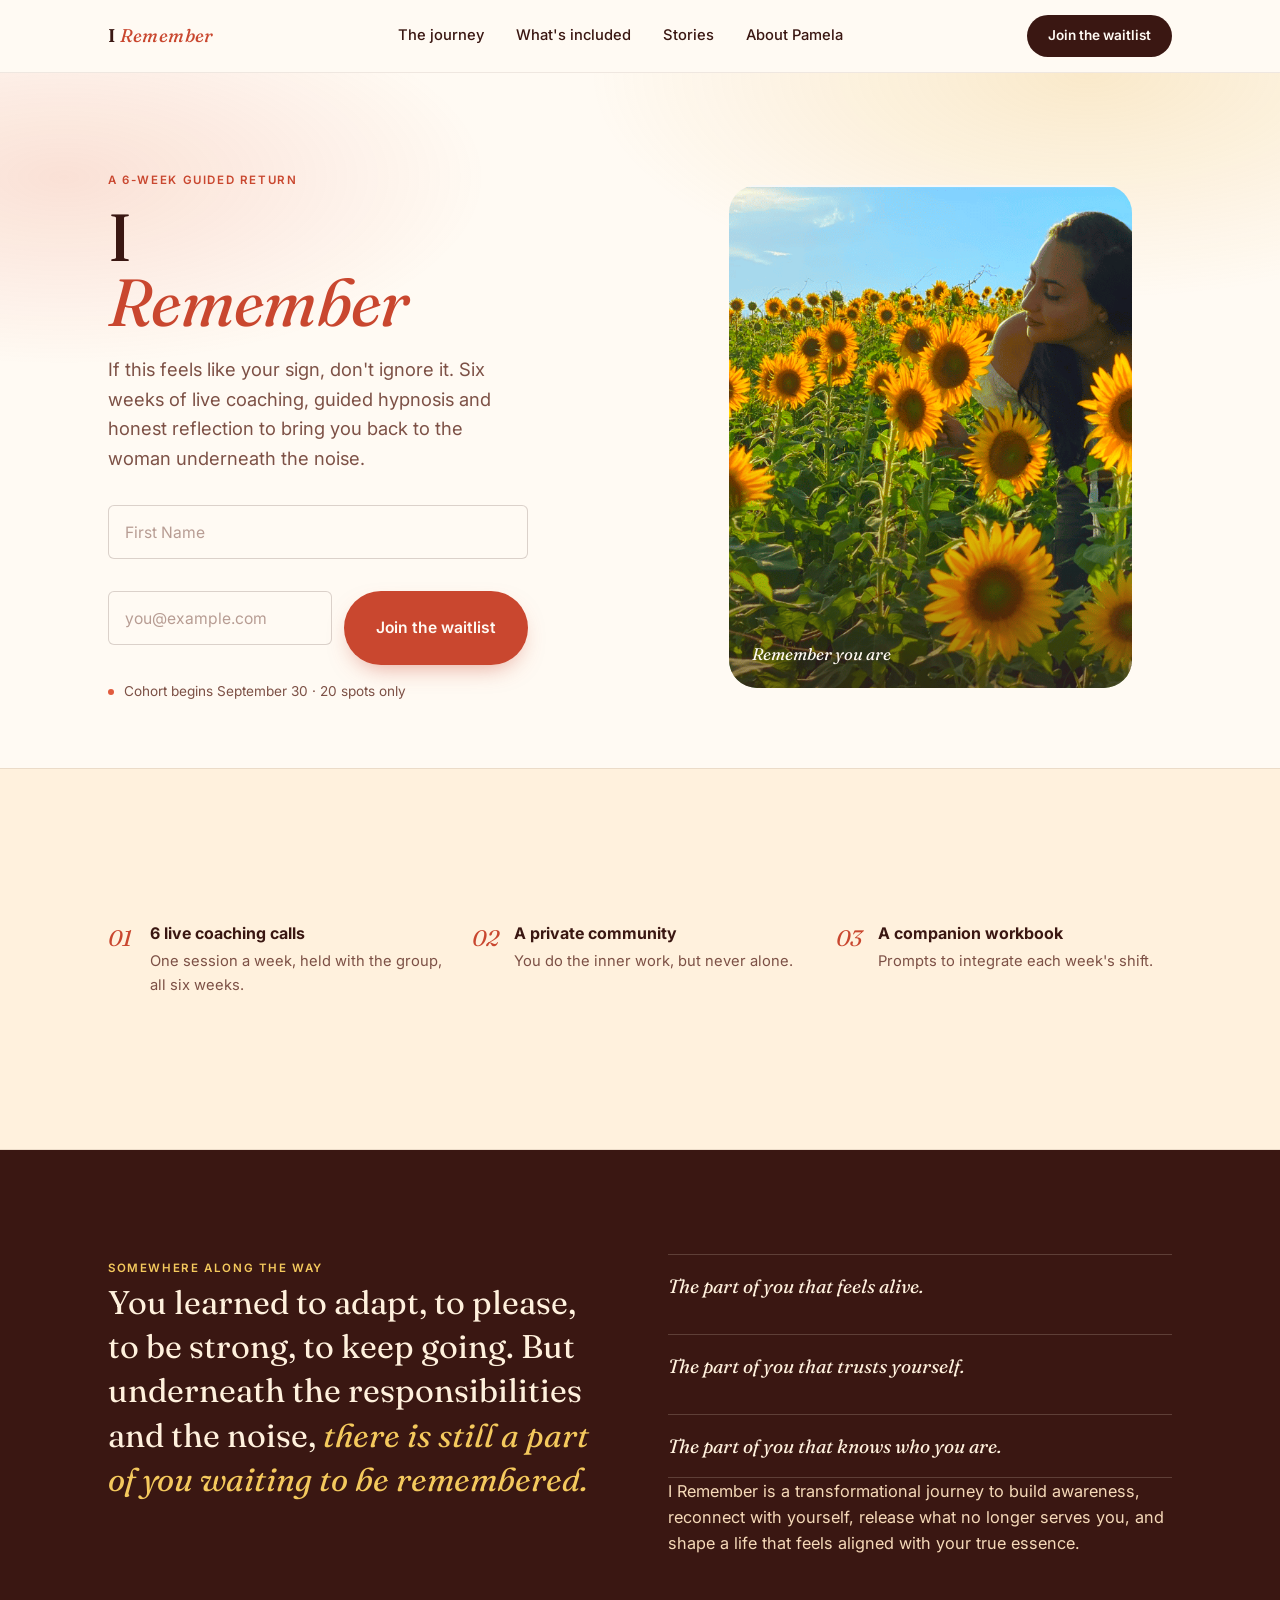
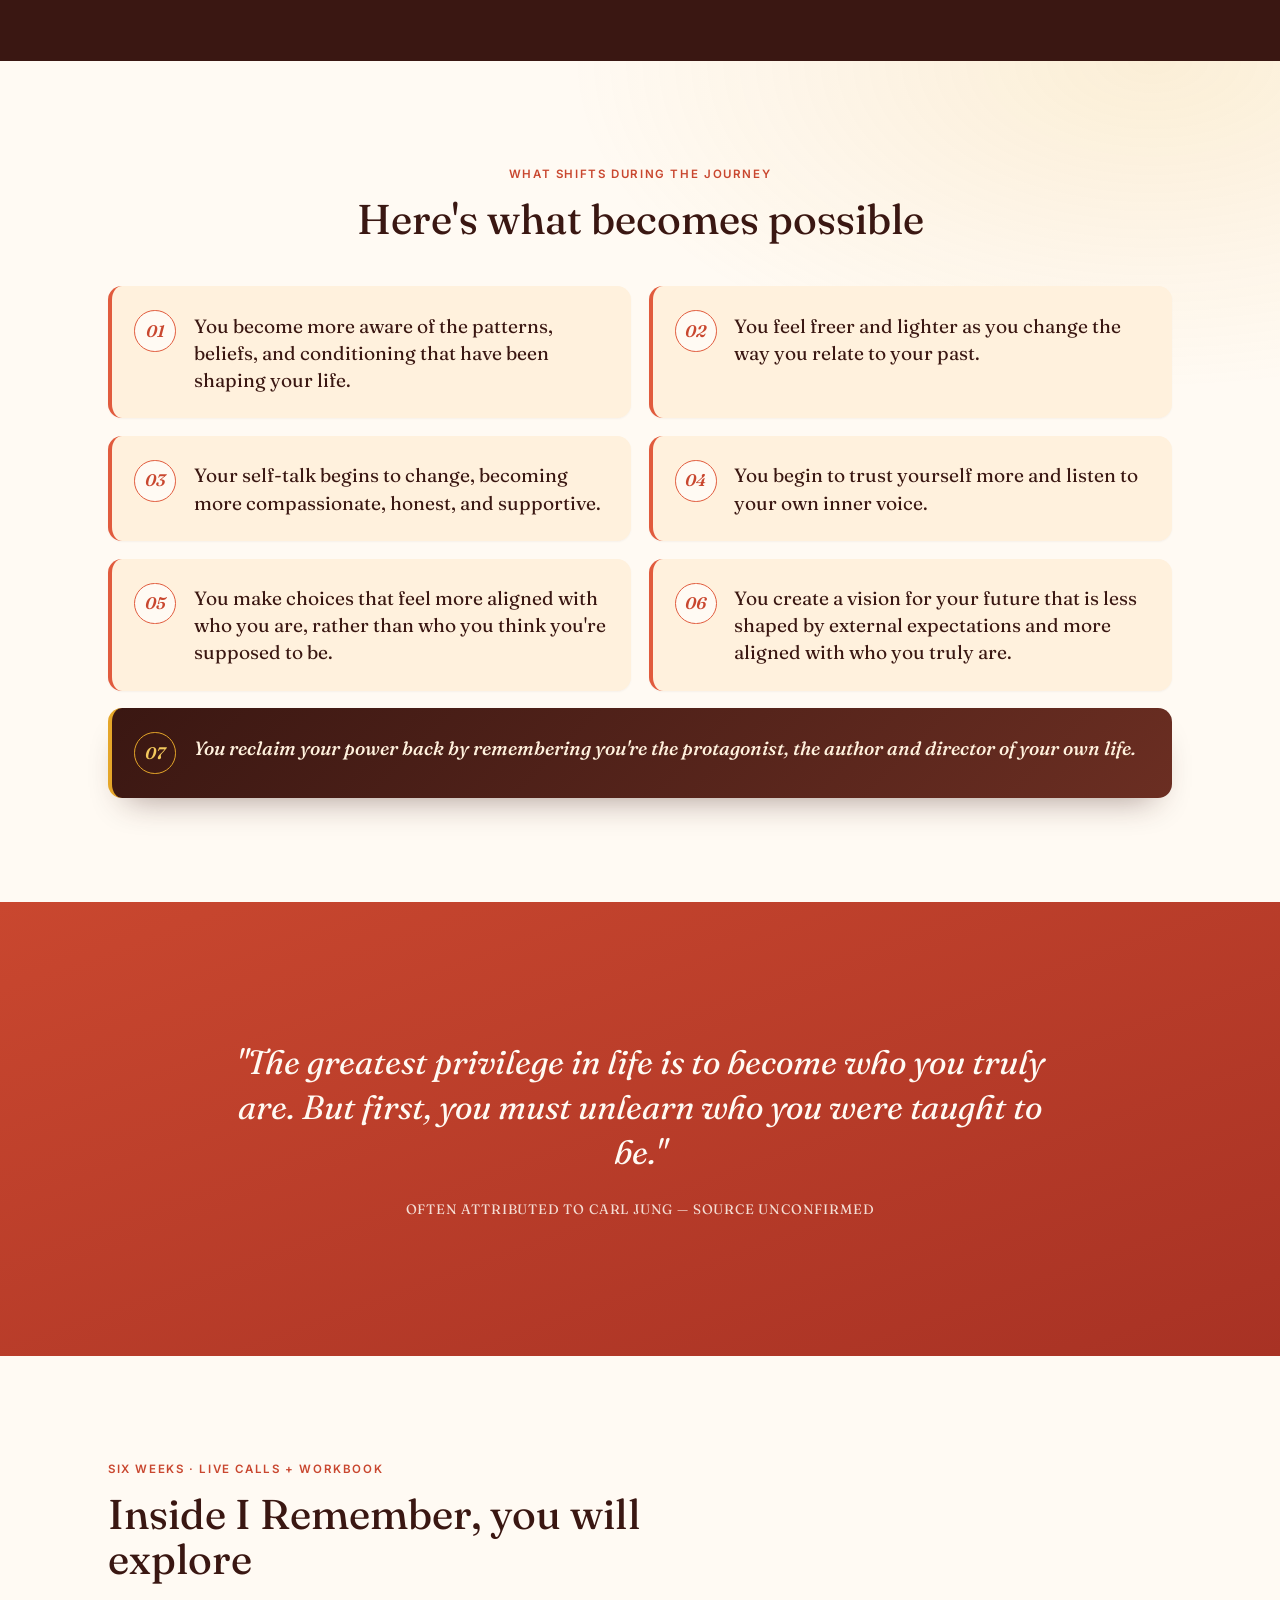
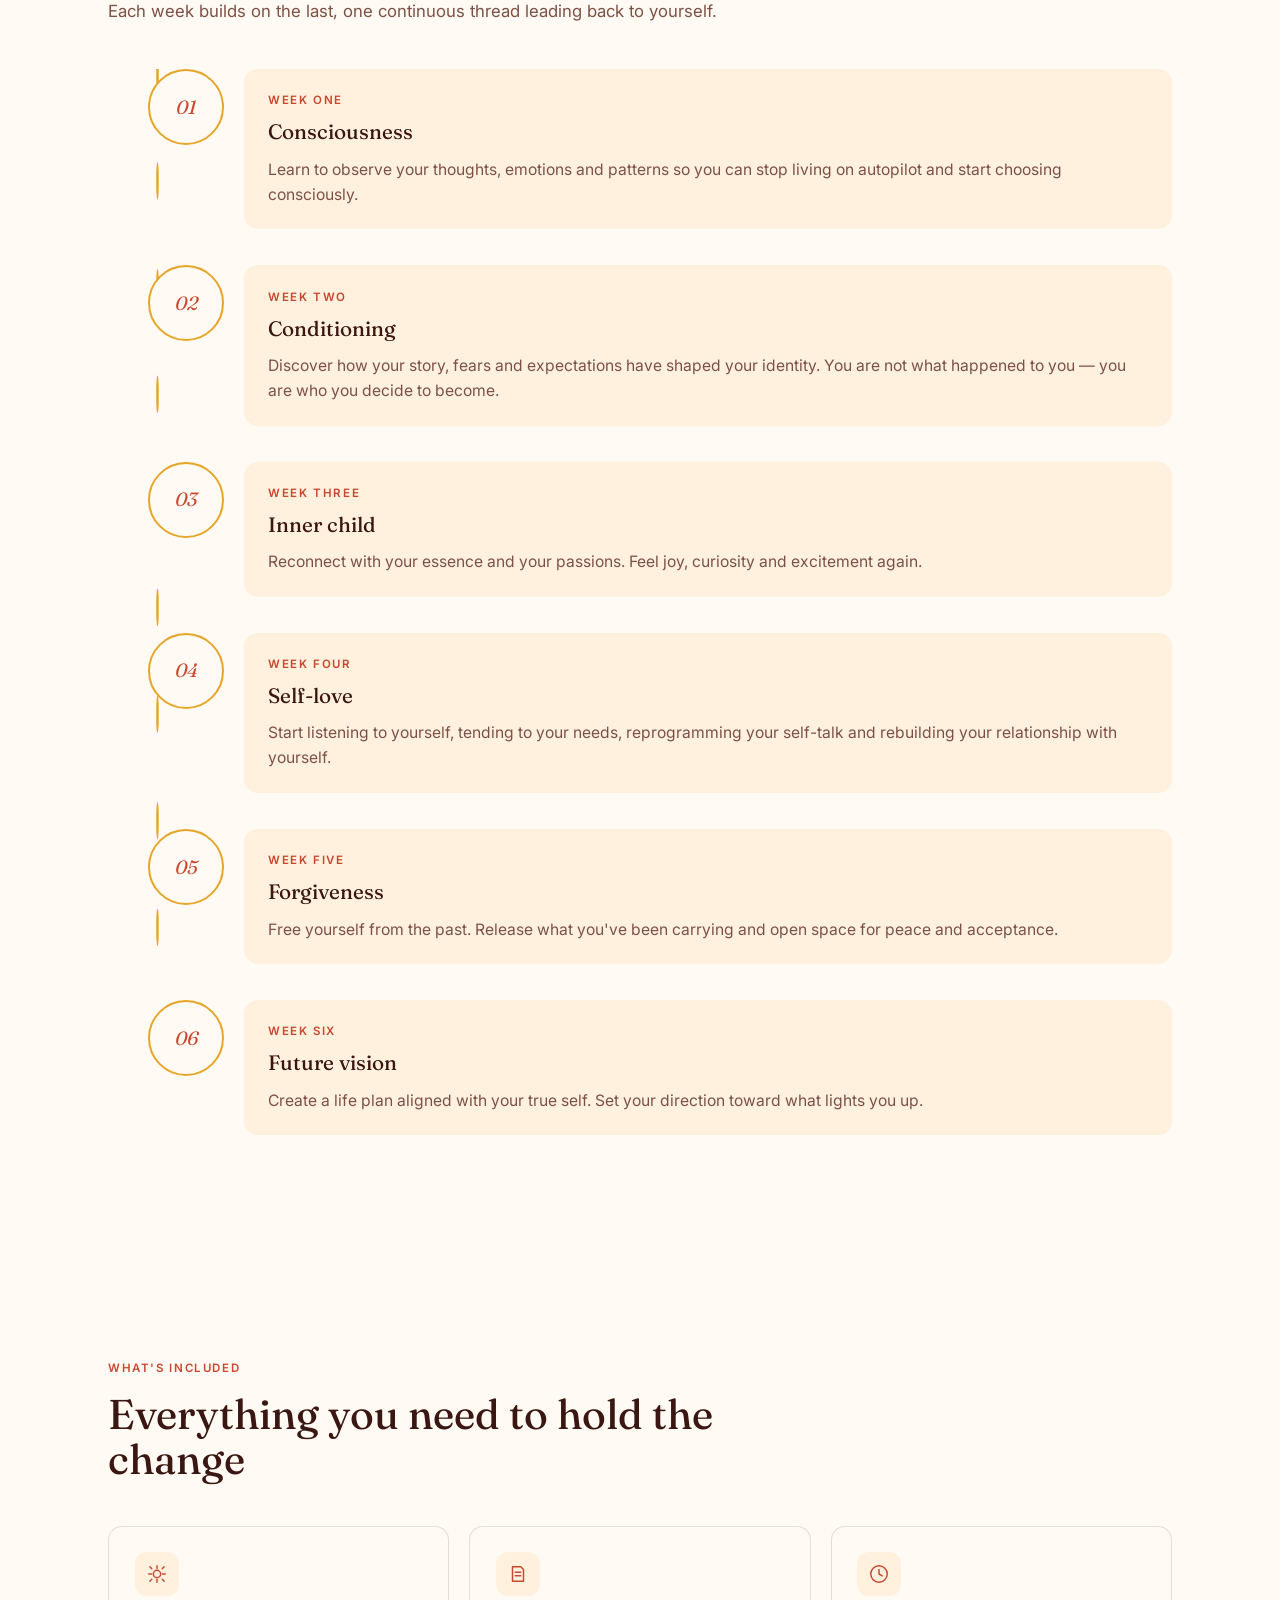
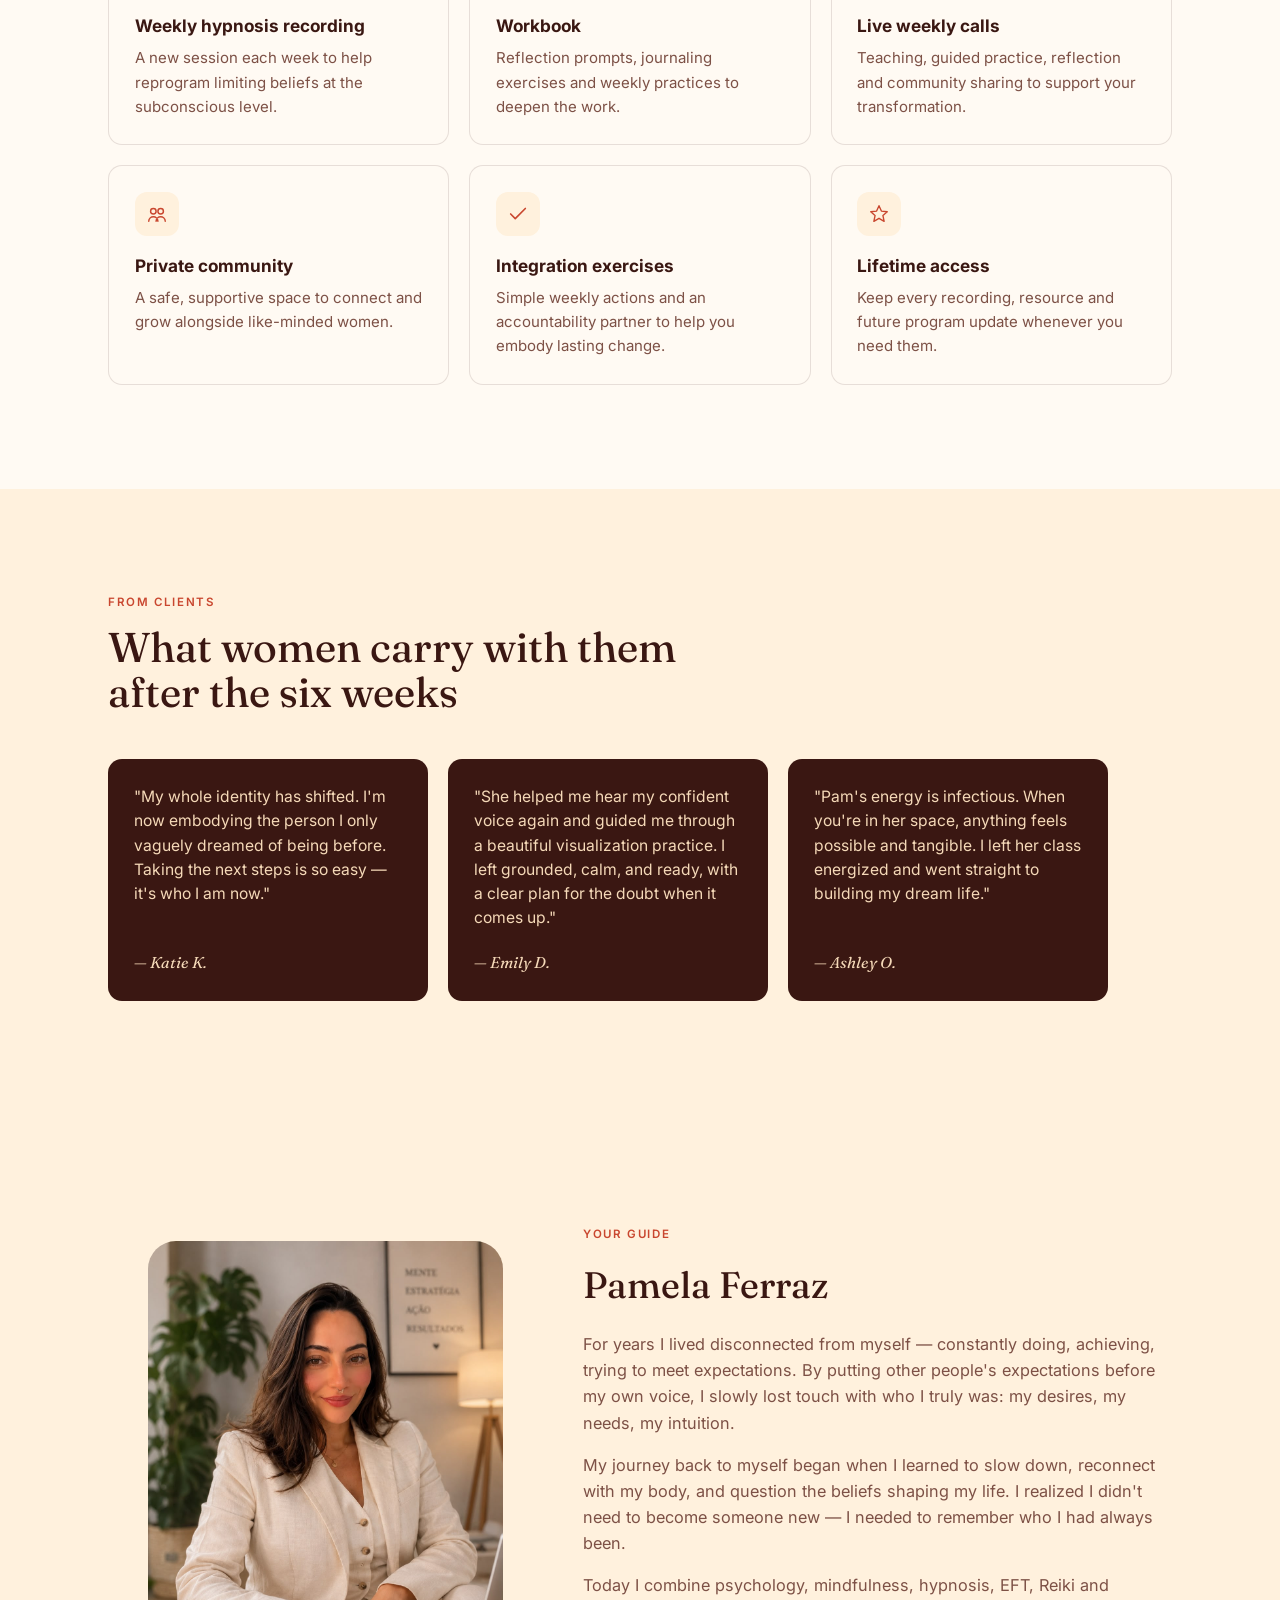
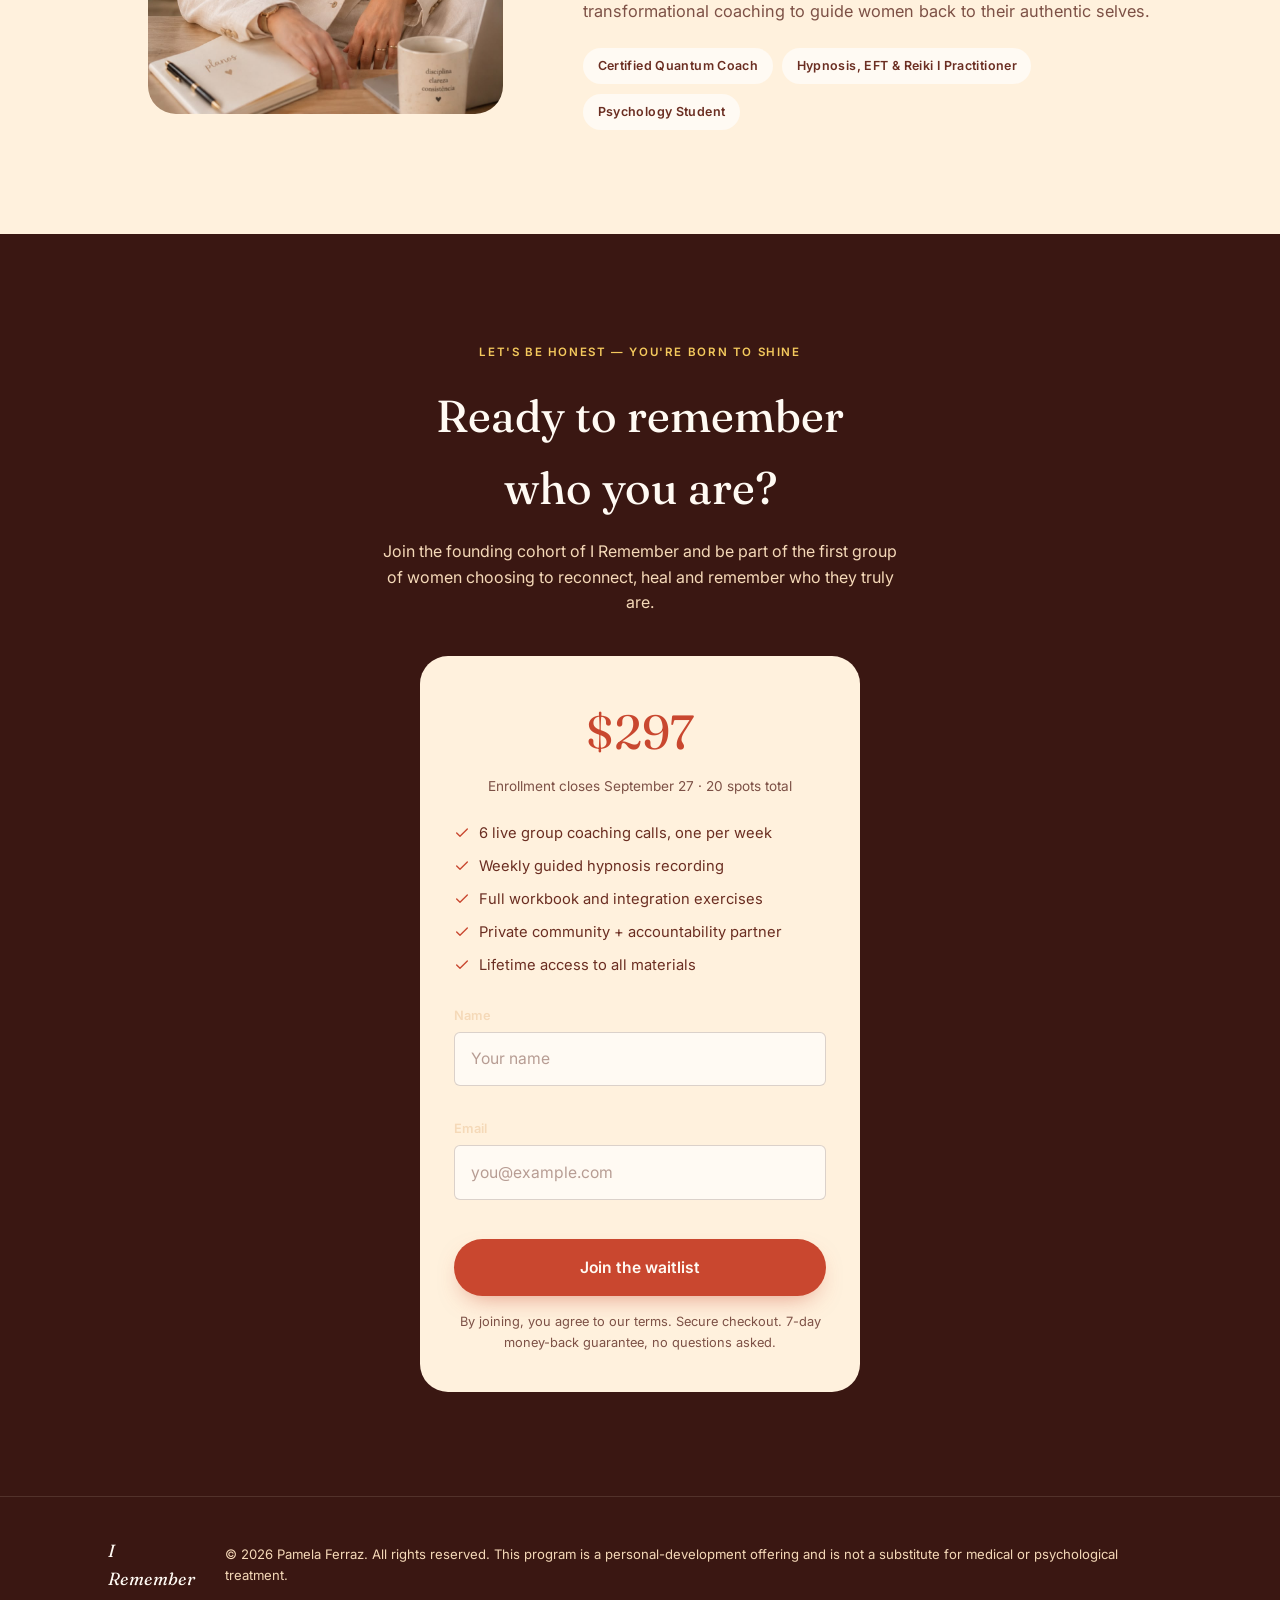
==== commit 23d156a7: "landing page version 1.2.4" ====
--- a/pages/6-weeks-journay.html
+++ b/pages/6-weeks-journay.html
@@ -11,6 +11,7 @@
 <link rel="preconnect" href="https://fonts.googleapis.com">
 <link rel="preconnect" href="https://fonts.gstatic.com" crossorigin>
 <link href="https://fonts.googleapis.com/css2?family=Fraunces:ital,opsz,wght@0,9..144,300;0,9..144,450;0,9..144,600;1,9..144,450;1,9..144,500&family=Inter:wght@400;500;600;700&display=swap" rel="stylesheet">
+<link rel="shortcut icon" href="../pictures/logo-pamela.jpg" type="image/x-icon">
 <link rel="stylesheet" href="../css/6-weeks-journay.css">
 </head>
 <body>
@@ -43,7 +44,13 @@
         </h1>
         <p class="hero-sub">If this feels like your sign, don't ignore it. Six weeks of live coaching, guided hypnosis and honest reflection to bring you back to the woman underneath the noise.</p>
 
-        <form class="hero-form" id="hero-form" novalidate>
+        <form action="https://formspree.io/f/xppadnqe"
+          method="POST" class="hero-form" id="hero-form" novalidate>
+          <div class="field field-first-name">
+            <label for="hero-first-name" class="sr-only">First Name</label>
+            <input type="text" id="hero-first-name" name="first_name" placeholder="First Name" autocomplete="given-name" required minlength="2" aria-describedby="hero-first-name-error">
+            <span class="field-error" id="hero-first-name-error" role="alert"></span>
+          </div>
           <div class="field">
             <label for="hero-email" class="sr-only">Email address</label>
             <input type="email" id="hero-email" name="email" placeholder="you@example.com" autocomplete="email" required aria-describedby="hero-email-error">
@@ -62,8 +69,8 @@
       </div>
 
       <figure class="hero-visual">
-        <img src="https://embed.filekitcdn.com/e/9XRU7n8VDScwgXSciFrEqq/x7pRtgSVuuYGQkHpyw9WyF" alt="Warm, contemplative portrait representing the I Remember program" loading="eager" width="800" height="1000">
-        <figcaption class="hero-visual-caption">"I didn't need to become someone new — I needed to remember who I always was."</figcaption>
+        <img src="../pictures/imagem-remenber.png" alt="Warm, contemplative portrait representing the I Remember program" loading="eager" width="800" height="1000">
+        <figcaption class="hero-visual-caption">Remember you are</figcaption>
       </figure>
     </div>
   </section>
@@ -119,33 +126,37 @@
   <section id="imagine">
     <div class="wrap">
       <div class="section-head center">
-        <span class="eyebrow">Imagine waking up and…</span>
-        <h2>Coming home to yourself, one morning at a time</h2>
+        <span class="eyebrow">What shifts during the journey</span>
+        <h2>Here's what becomes possible</h2>
       </div>
       <ul class="imagine-list">
         <li>
-          <svg width="22" height="22" viewBox="0 0 24 24" fill="none" aria-hidden="true"><circle cx="12" cy="12" r="11" stroke="#e15b3d" stroke-width="1.5"/><path d="M7 12.5l3 3 7-7" stroke="#e15b3d" stroke-width="1.8" stroke-linecap="round" stroke-linejoin="round"/></svg>
-          <p>Feeling connected to yourself instead of constantly searching for answers outside of you.</p>
-        </li>
-        <li>
-          <svg width="22" height="22" viewBox="0 0 24 24" fill="none" aria-hidden="true"><circle cx="12" cy="12" r="11" stroke="#e15b3d" stroke-width="1.5"/><path d="M7 12.5l3 3 7-7" stroke="#e15b3d" stroke-width="1.8" stroke-linecap="round" stroke-linejoin="round"/></svg>
-          <p>Trusting your decisions and listening to your inner voice.</p>
-        </li>
-        <li>
-          <svg width="22" height="22" viewBox="0 0 24 24" fill="none" aria-hidden="true"><circle cx="12" cy="12" r="11" stroke="#e15b3d" stroke-width="1.5"/><path d="M7 12.5l3 3 7-7" stroke="#e15b3d" stroke-width="1.8" stroke-linecap="round" stroke-linejoin="round"/></svg>
-          <p>Feeling safe being fully yourself, without performing for anyone.</p>
-        </li>
-        <li>
-          <svg width="22" height="22" viewBox="0 0 24 24" fill="none" aria-hidden="true"><circle cx="12" cy="12" r="11" stroke="#e15b3d" stroke-width="1.5"/><path d="M7 12.5l3 3 7-7" stroke="#e15b3d" stroke-width="1.8" stroke-linecap="round" stroke-linejoin="round"/></svg>
-          <p>Creating your life from alignment instead of fear.</p>
-        </li>
-        <li>
-          <svg width="22" height="22" viewBox="0 0 24 24" fill="none" aria-hidden="true"><circle cx="12" cy="12" r="11" stroke="#e15b3d" stroke-width="1.5"/><path d="M7 12.5l3 3 7-7" stroke="#e15b3d" stroke-width="1.8" stroke-linecap="round" stroke-linejoin="round"/></svg>
-          <p>Remembering that you are not here to fit into a box, but to express who you truly are.</p>
-        </li>
-        <li>
-          <svg width="22" height="22" viewBox="0 0 24 24" fill="none" aria-hidden="true"><circle cx="12" cy="12" r="11" stroke="#e15b3d" stroke-width="1.5"/><path d="M7 12.5l3 3 7-7" stroke="#e15b3d" stroke-width="1.8" stroke-linecap="round" stroke-linejoin="round"/></svg>
-          <p>Feeling free from expectations, old beliefs and identities that were never really yours.</p>
+          <span class="imagine-num" aria-hidden="true">01</span>
+          <p>You become more aware of the patterns, beliefs, and conditioning that have been shaping your life.</p>
+        </li>
+        <li>
+          <span class="imagine-num" aria-hidden="true">02</span>
+          <p>You feel freer and lighter as you change the way you relate to your past.</p>
+        </li>
+        <li>
+          <span class="imagine-num" aria-hidden="true">03</span>
+          <p>Your self-talk begins to change, becoming more compassionate, honest, and supportive.</p>
+        </li>
+        <li>
+          <span class="imagine-num" aria-hidden="true">04</span>
+          <p>You begin to trust yourself more and listen to your own inner voice.</p>
+        </li>
+        <li>
+          <span class="imagine-num" aria-hidden="true">05</span>
+          <p>You make choices that feel more aligned with who you are, rather than who you think you're supposed to be.</p>
+        </li>
+        <li>
+          <span class="imagine-num" aria-hidden="true">06</span>
+          <p>You create a vision for your future that is less shaped by external expectations and more aligned with who you truly are.</p>
+        </li>
+        <li class="imagine-featured">
+          <span class="imagine-num" aria-hidden="true">07</span>
+          <p>You reclaim your power back by remembering you're the protagonist, the author and director of your own life.</p>
         </li>
       </ul>
     </div>
@@ -366,7 +377,7 @@
           </li>
         </ul>
 
-        <form id="waitlist-form" novalidate>
+        <form action="https://formspree.io/f/xppadnqe" method="POST" id="waitlist-form" novalidate>
           <div class="field" style="margin-bottom:.85rem;">
             <label for="wl-name">Name</label>
             <input type="text" id="wl-name" name="name" placeholder="Your name" autocomplete="name" required minlength="2" aria-describedby="wl-name-error">
@@ -401,4 +412,4 @@
 
 <script src="../js/6-weeks-journay.js"></script>
 </body>
-</html>+</html>
--- a/css/6-weeks-journay.css
+++ b/css/6-weeks-journay.css
@@ -1,4 +1,4 @@
-  /* ============================================================
+/* ============================================================
      0. TOKENS
      ============================================================ */
   :root{
@@ -235,6 +235,7 @@
     gap:.75rem;
     max-width:420px;
   }
+  .hero-form .field-first-name{ flex-basis:100%; }
   .hero-meta{
     margin-top:1rem;
     font-size:.85rem;
@@ -361,22 +362,78 @@
   .reflection-body{ color:var(--parchment-dim); font-size:1.02rem; max-width:60ch; }
 
   /* ============================================================
-     10. IMAGINE (checklist)
-     ============================================================ */
+     10. IMAGINE (shifts checklist) — high-emphasis version
+     ============================================================ */
+  #imagine{
+    background:
+      radial-gradient(ellipse 70% 60% at 90% 0%, rgba(229,166,41,.14), transparent 65%),
+      var(--paper);
+  }
+
   .imagine-list{
     display:grid;
-    gap:1rem;
+    gap:1.1rem;
   }
   .imagine-list li{
-    display:flex;
-    gap:.9rem;
+    position:relative;
+    display:flex;
+    gap:1.1rem;
     align-items:flex-start;
-    padding:1.1rem 1.2rem;
+    padding:1.5rem 1.6rem 1.5rem 1.4rem;
     background:var(--parchment);
     border-radius:var(--radius-md);
-  }
-  .imagine-list svg{ flex:none; margin-top:.15rem; }
-  .imagine-list p{ font-size:1rem; color:var(--ink-950); }
+    border-left:4px solid var(--rose-500);
+    box-shadow:0 1px 2px rgba(58,23,18,.04);
+    transition:transform .22s var(--ease), box-shadow .22s var(--ease), border-color .22s var(--ease);
+  }
+  .imagine-list li:hover{
+    transform:translateY(-3px);
+    box-shadow:0 16px 30px -18px rgba(58,23,18,.28);
+    border-left-color:var(--gold-400);
+  }
+  .imagine-num{
+    flex:none;
+    display:flex;
+    align-items:center;
+    justify-content:center;
+    width:2.6rem;
+    height:2.6rem;
+    border-radius:50%;
+    background:var(--paper);
+    border:1.5px solid var(--rose-500);
+    color:var(--rose-600);
+    font-family:var(--font-display);
+    font-style:italic;
+    font-weight:600;
+    font-size:1.05rem;
+  }
+  .imagine-list p{
+    font-family:var(--font-display);
+    font-size:1.15rem;
+    line-height:1.42;
+    color:var(--ink-950);
+    padding-top:.15rem;
+  }
+
+  /* the final, "protagonist" line gets the strongest emphasis */
+  .imagine-list li.imagine-featured{
+    background:linear-gradient(135deg, var(--ink-950), var(--ink-800));
+    border-left-color:var(--gold-400);
+    box-shadow:0 18px 34px -18px rgba(58,23,18,.45);
+  }
+  .imagine-list li.imagine-featured:hover{
+    border-left-color:var(--gold-300);
+  }
+  .imagine-list li.imagine-featured .imagine-num{
+    background:transparent;
+    border-color:var(--gold-400);
+    color:var(--gold-300);
+  }
+  .imagine-list li.imagine-featured p{
+    color:var(--parchment);
+    font-style:italic;
+    font-weight:500;
+  }
 
   /* ============================================================
      11. QUOTE
@@ -751,8 +808,9 @@
     .nav-cta{ display:inline-flex; }
 
     .hero-inner{ grid-template-columns:1.05fr .95fr; gap:3rem; }
-    .hero-form{ flex-direction:row; }
+    .hero-form{ flex-direction:row; flex-wrap:wrap; }
     .hero-form .field{ flex:1; }
+    .hero-form .field.field-first-name{ flex:0 0 100%; }
     .hero-form .btn{ flex:none; }
 
     .feature-strip ul{ grid-template-columns:repeat(3,1fr); }
@@ -760,6 +818,7 @@
     .reflection-grid{ grid-template-columns:1fr 1fr; gap:3.5rem; }
 
     .imagine-list{ grid-template-columns:1fr 1fr; }
+    .imagine-list li.imagine-featured{ grid-column:1 / -1; }
 
     .included-grid{ grid-template-columns:repeat(2,1fr); }
 
@@ -784,6 +843,8 @@
 
     .included-grid{ grid-template-columns:repeat(3,1fr); }
 
+    .imagine-list p{ font-size:1.2rem; }
+
     .week{ display:grid; grid-template-columns:96px 1fr; padding-left:0; align-items:start; }
     .week-marker{ position:static; }
     .thread-svg{ left:48px; }
@@ -793,4 +854,4 @@
 
   @media (min-width:1280px){
     .hero-visual{ aspect-ratio:4/5; }
-  }+  }
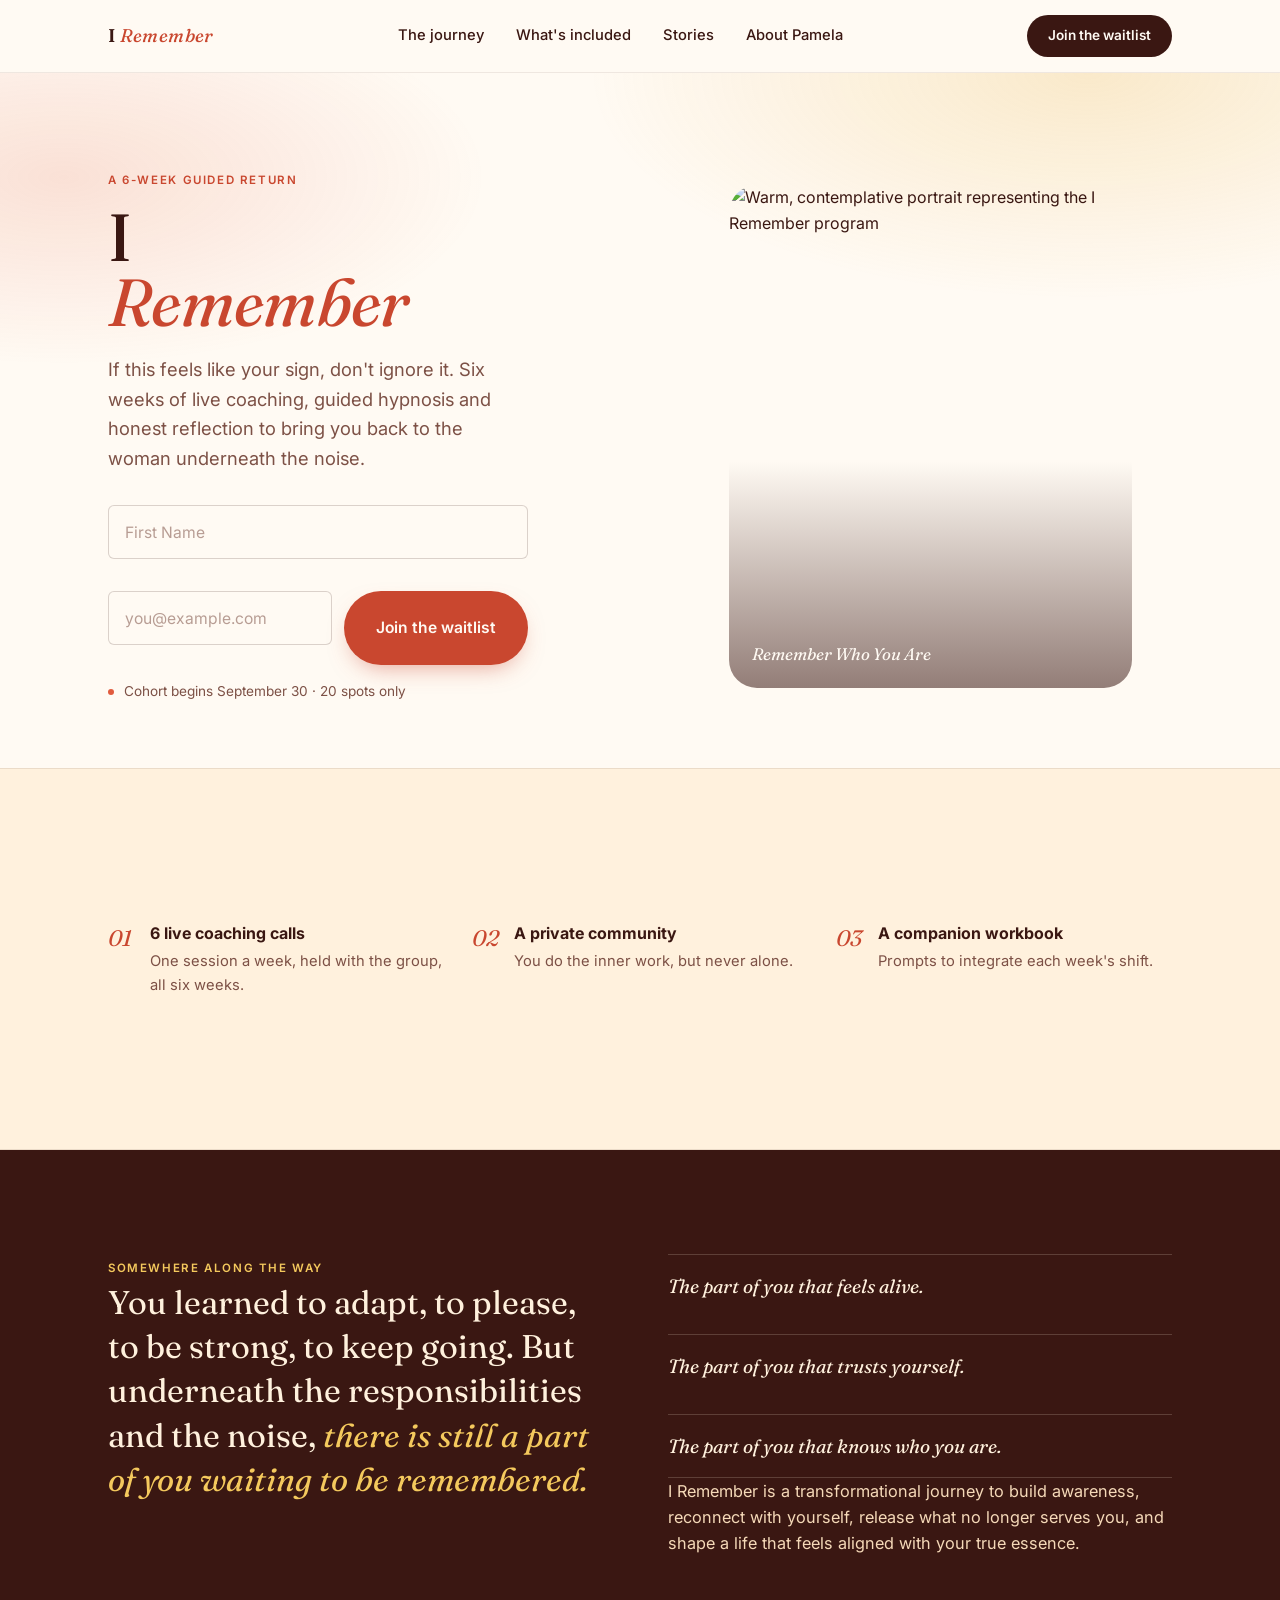
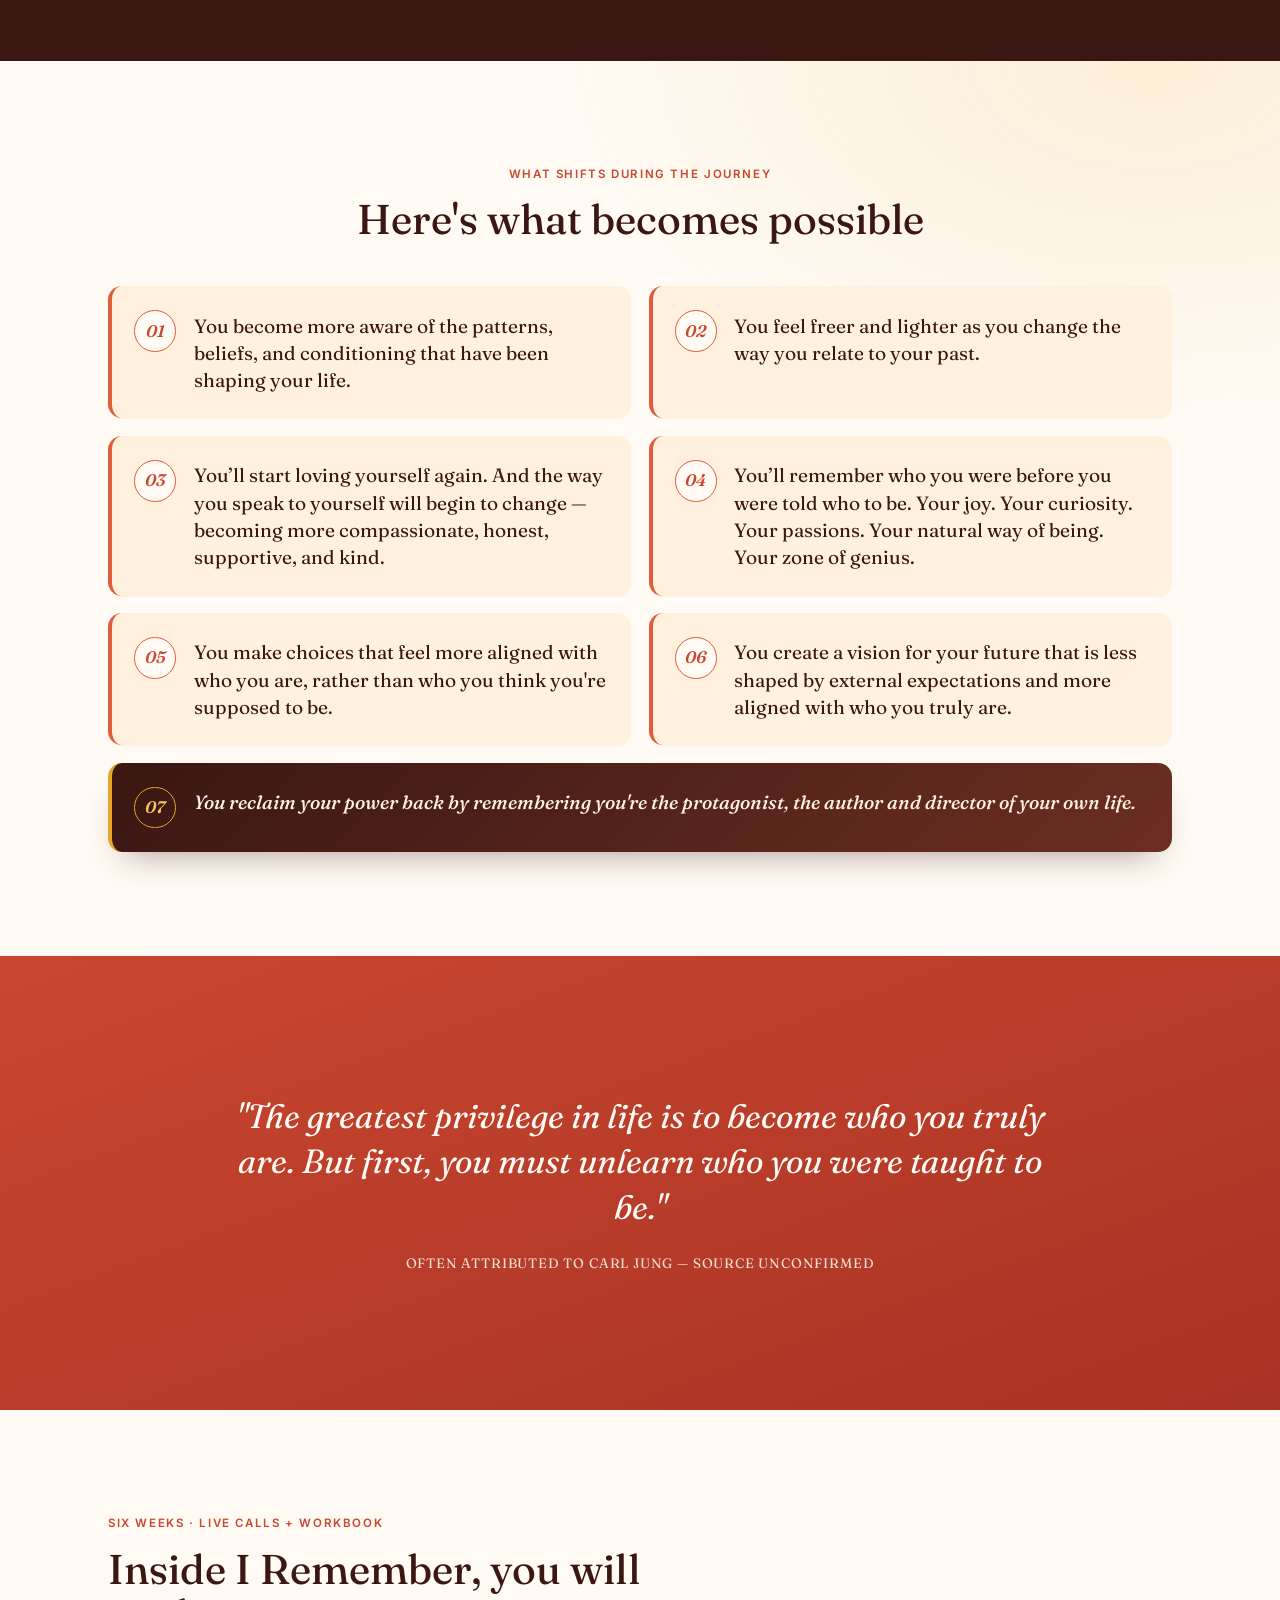
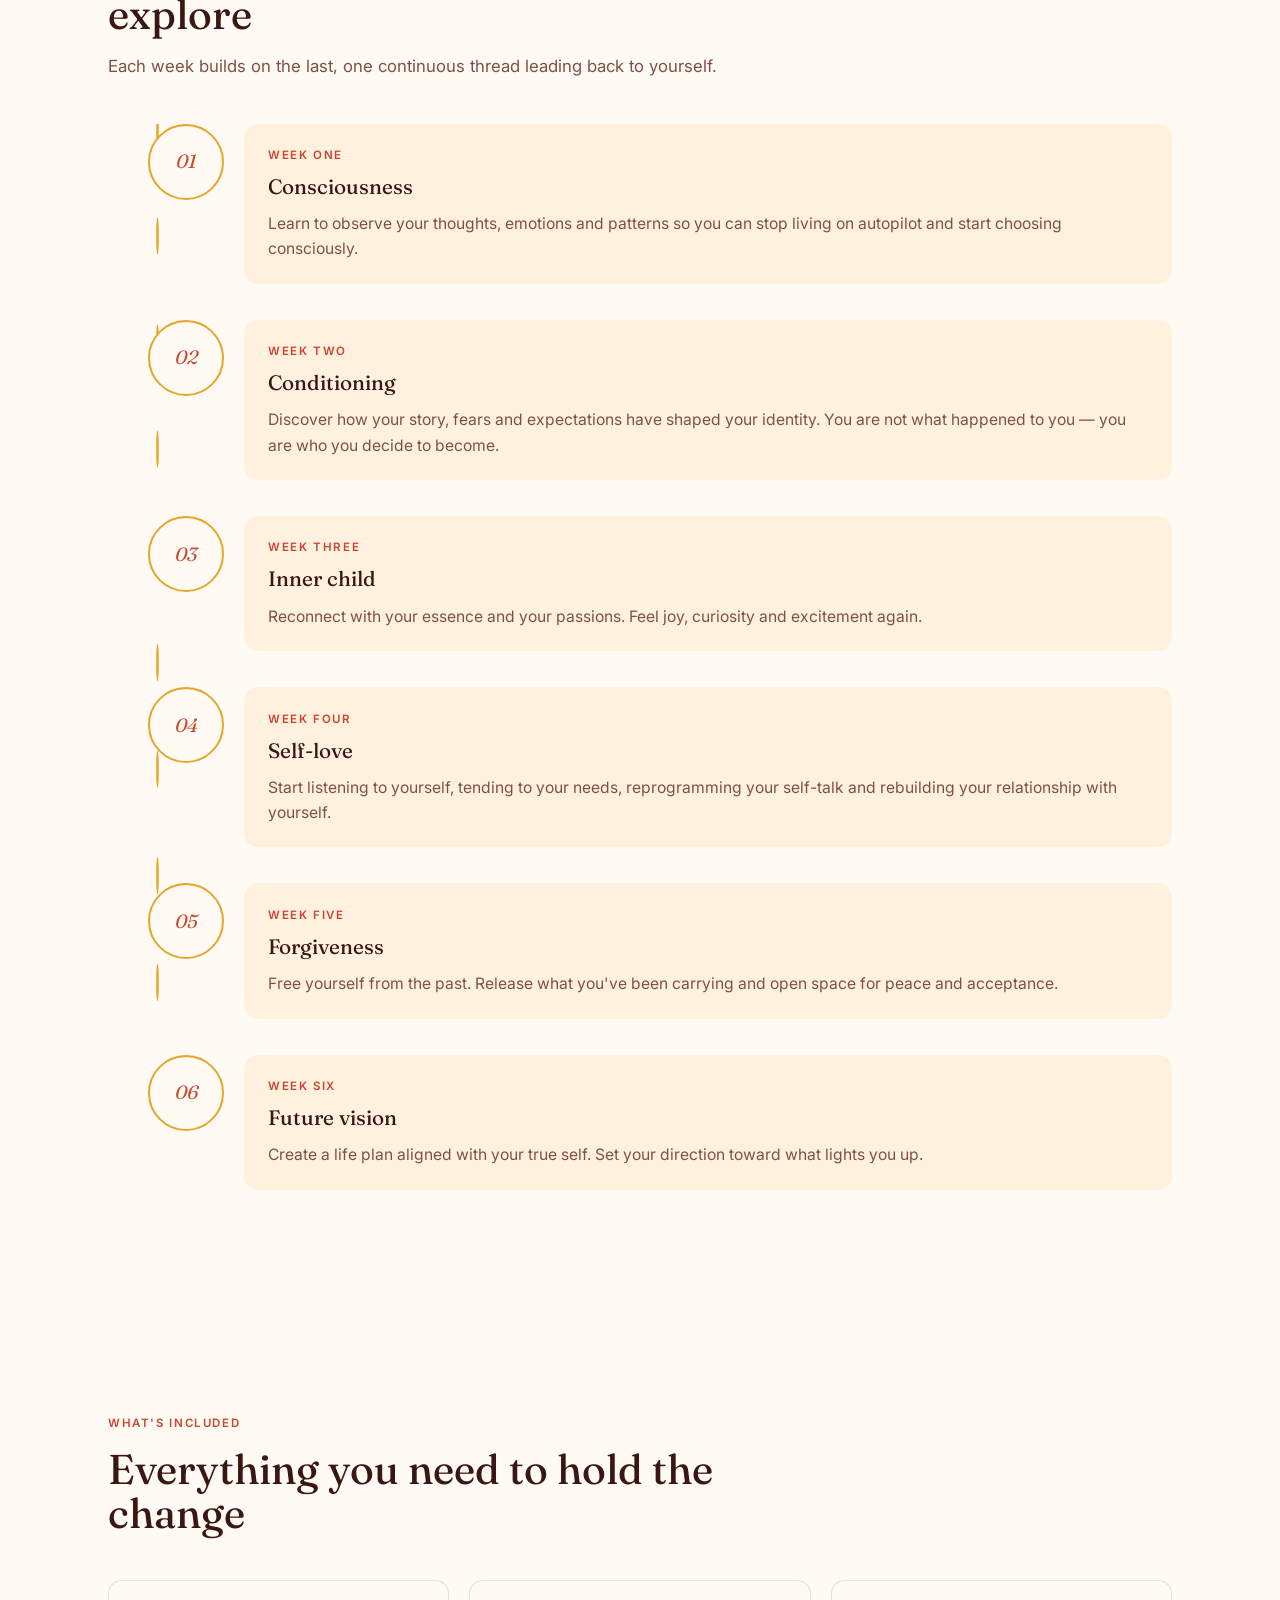
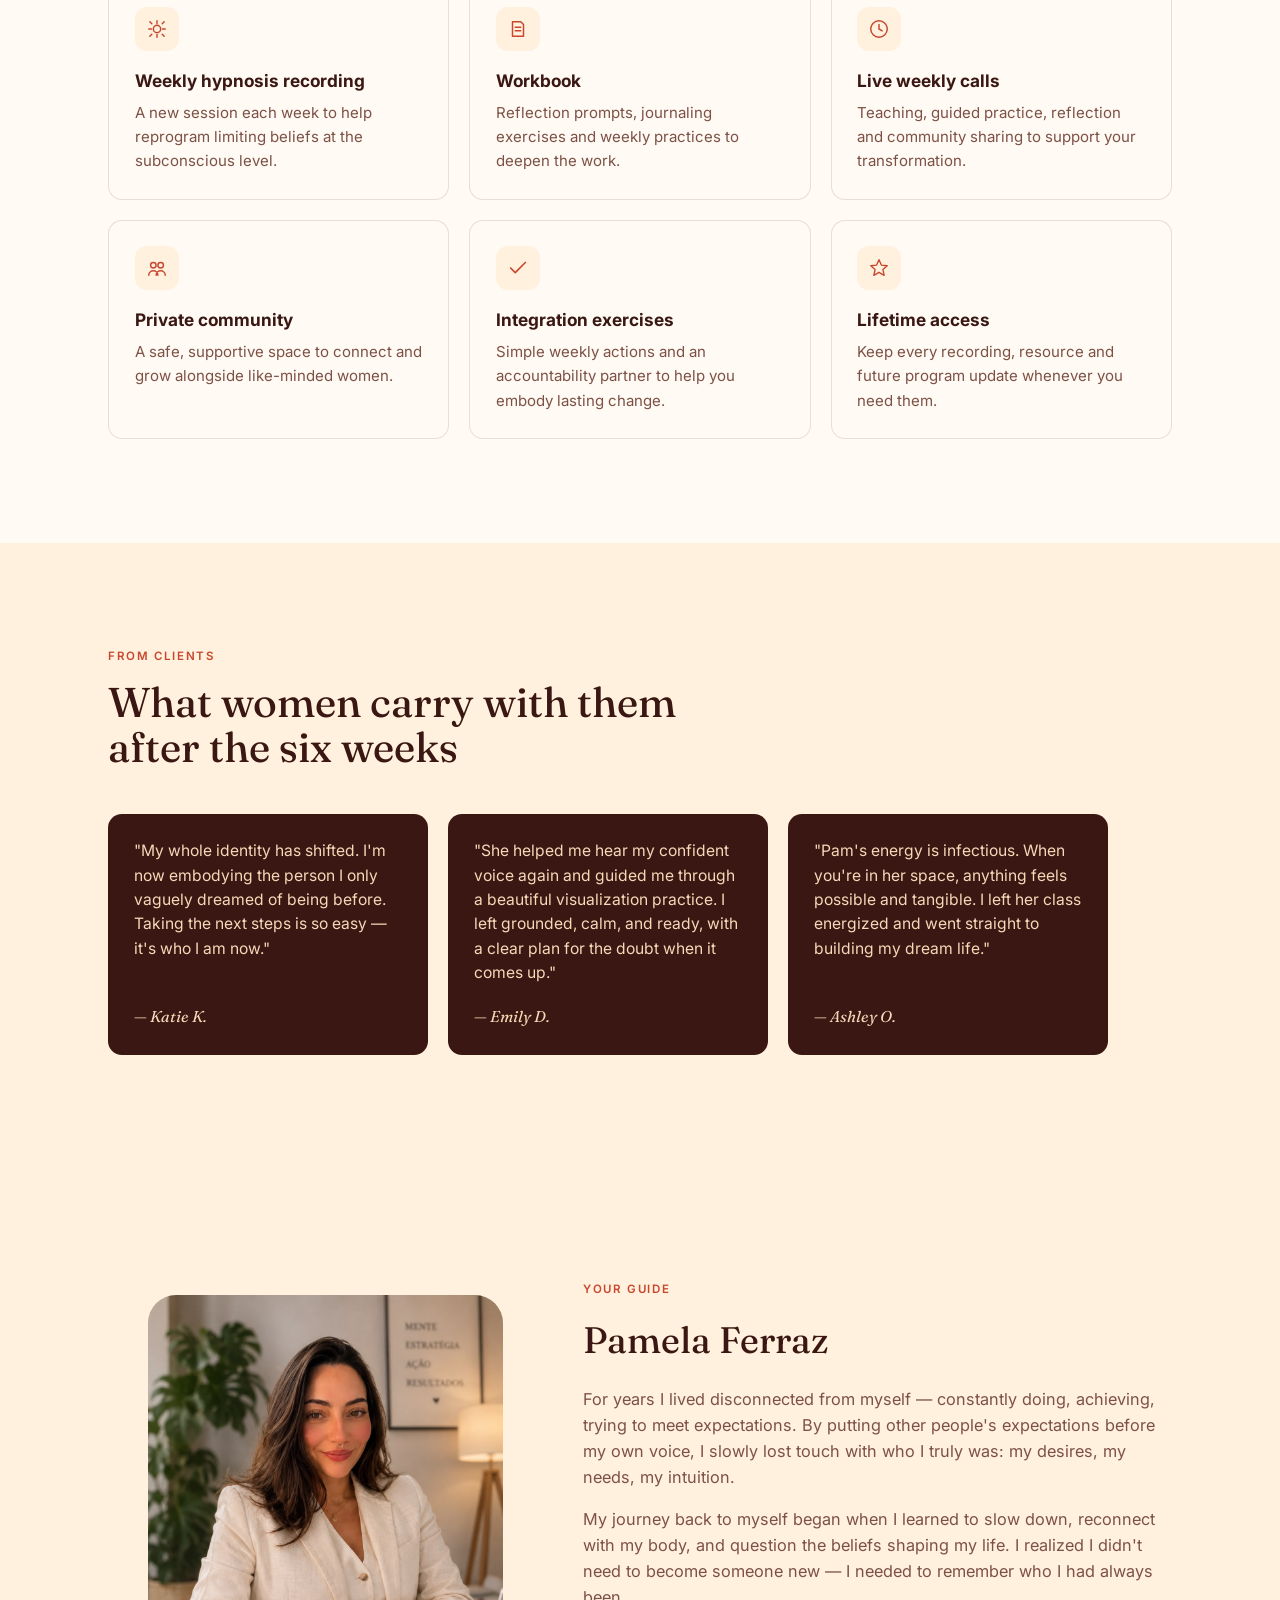
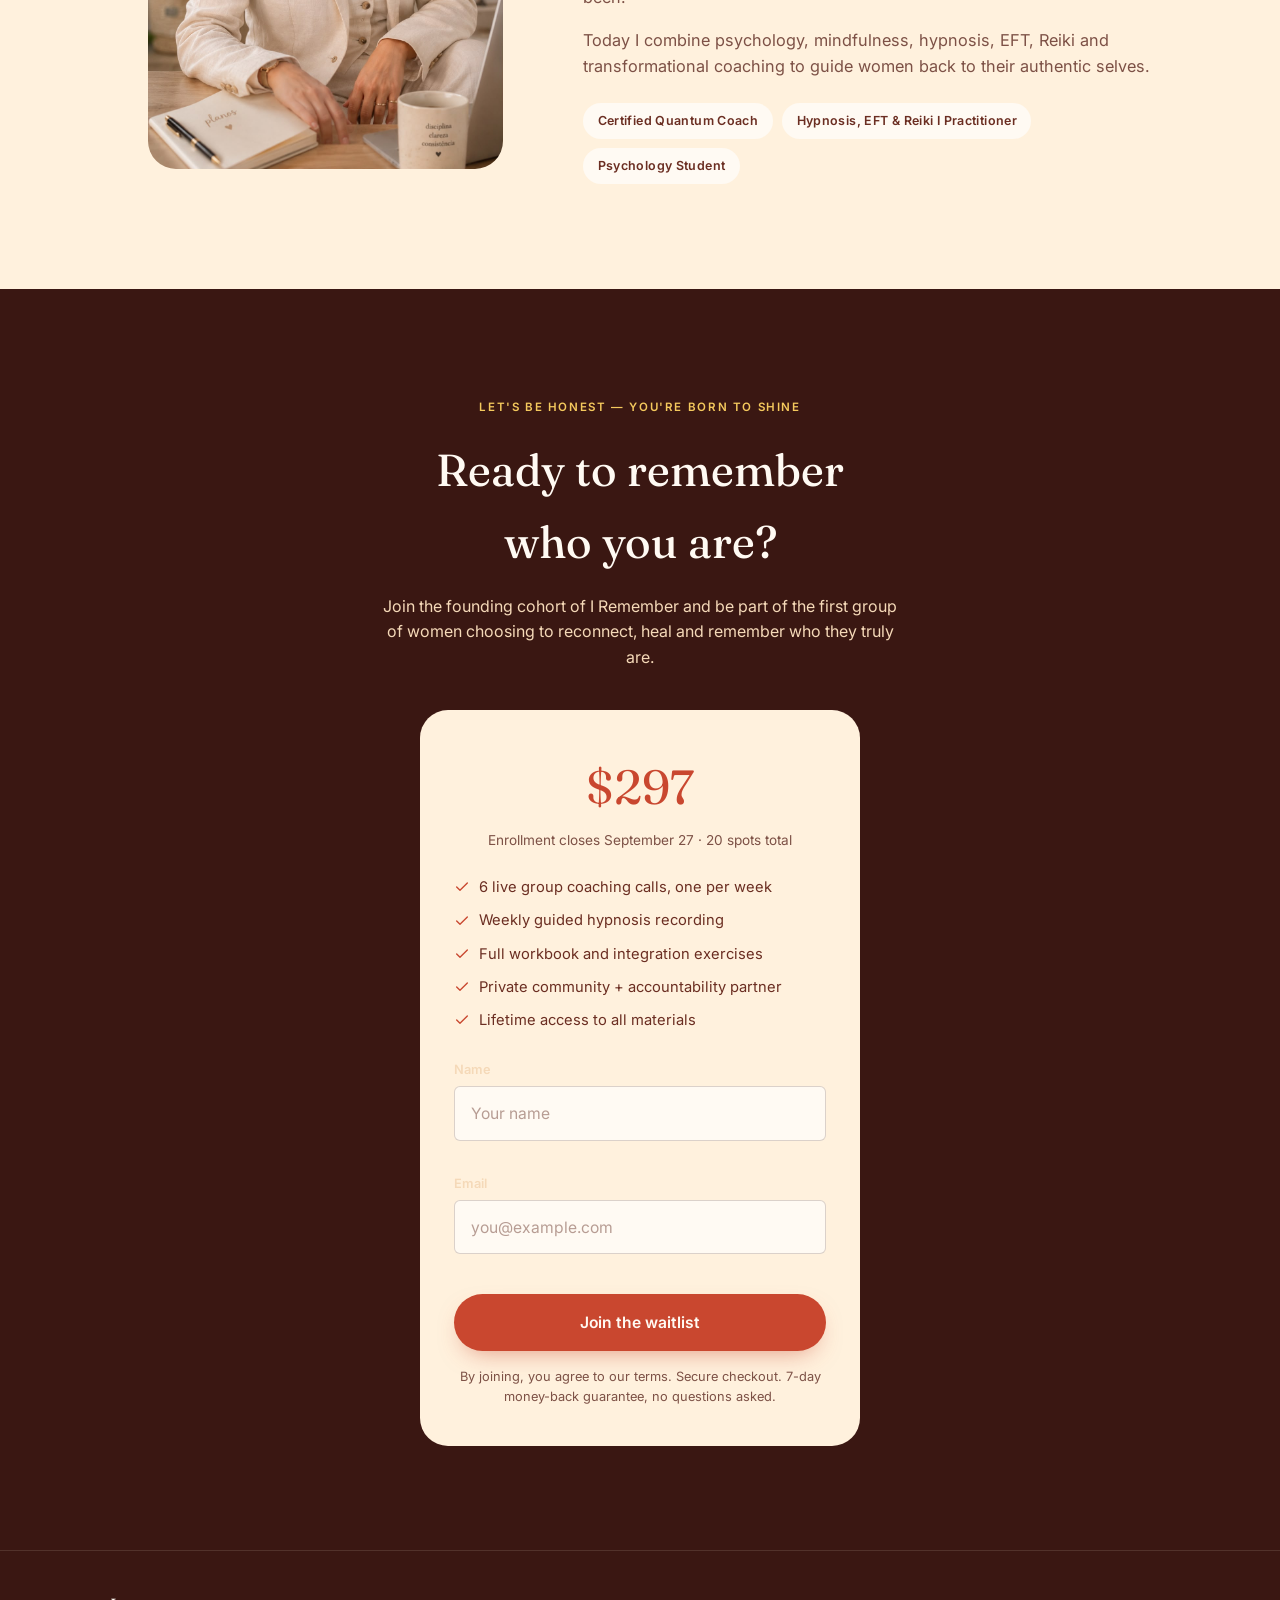
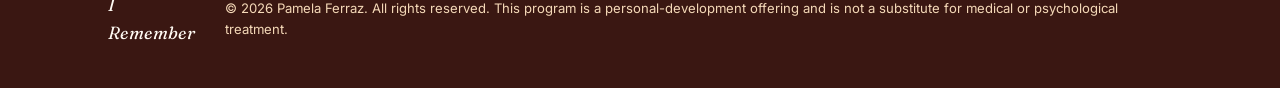
==== commit c8230bae: "midificações nas paǵinas index.html e work-with-me.html" ====
--- a/pages/6-weeks-journay.html
+++ b/pages/6-weeks-journay.html
@@ -70,7 +70,7 @@
 
       <figure class="hero-visual">
         <img src="../pictures/imagem-remenber.png" alt="Warm, contemplative portrait representing the I Remember program" loading="eager" width="800" height="1000">
-        <figcaption class="hero-visual-caption">Remember you are</figcaption>
+        <figcaption class="hero-visual-caption">Remember Who You Are</figcaption>
       </figure>
     </div>
   </section>
@@ -140,11 +140,12 @@
         </li>
         <li>
           <span class="imagine-num" aria-hidden="true">03</span>
-          <p>Your self-talk begins to change, becoming more compassionate, honest, and supportive.</p>
+          <p>You’ll start loving yourself again. And the way you speak to yourself will begin to change — becoming more compassionate, honest, supportive, and kind. </p>
         </li>
         <li>
           <span class="imagine-num" aria-hidden="true">04</span>
-          <p>You begin to trust yourself more and listen to your own inner voice.</p>
+          <p>You’ll remember who you were before you were told who to be.
+          Your joy. Your curiosity. Your passions. Your natural way of being. Your zone of genius.</p>
         </li>
         <li>
           <span class="imagine-num" aria-hidden="true">05</span>
